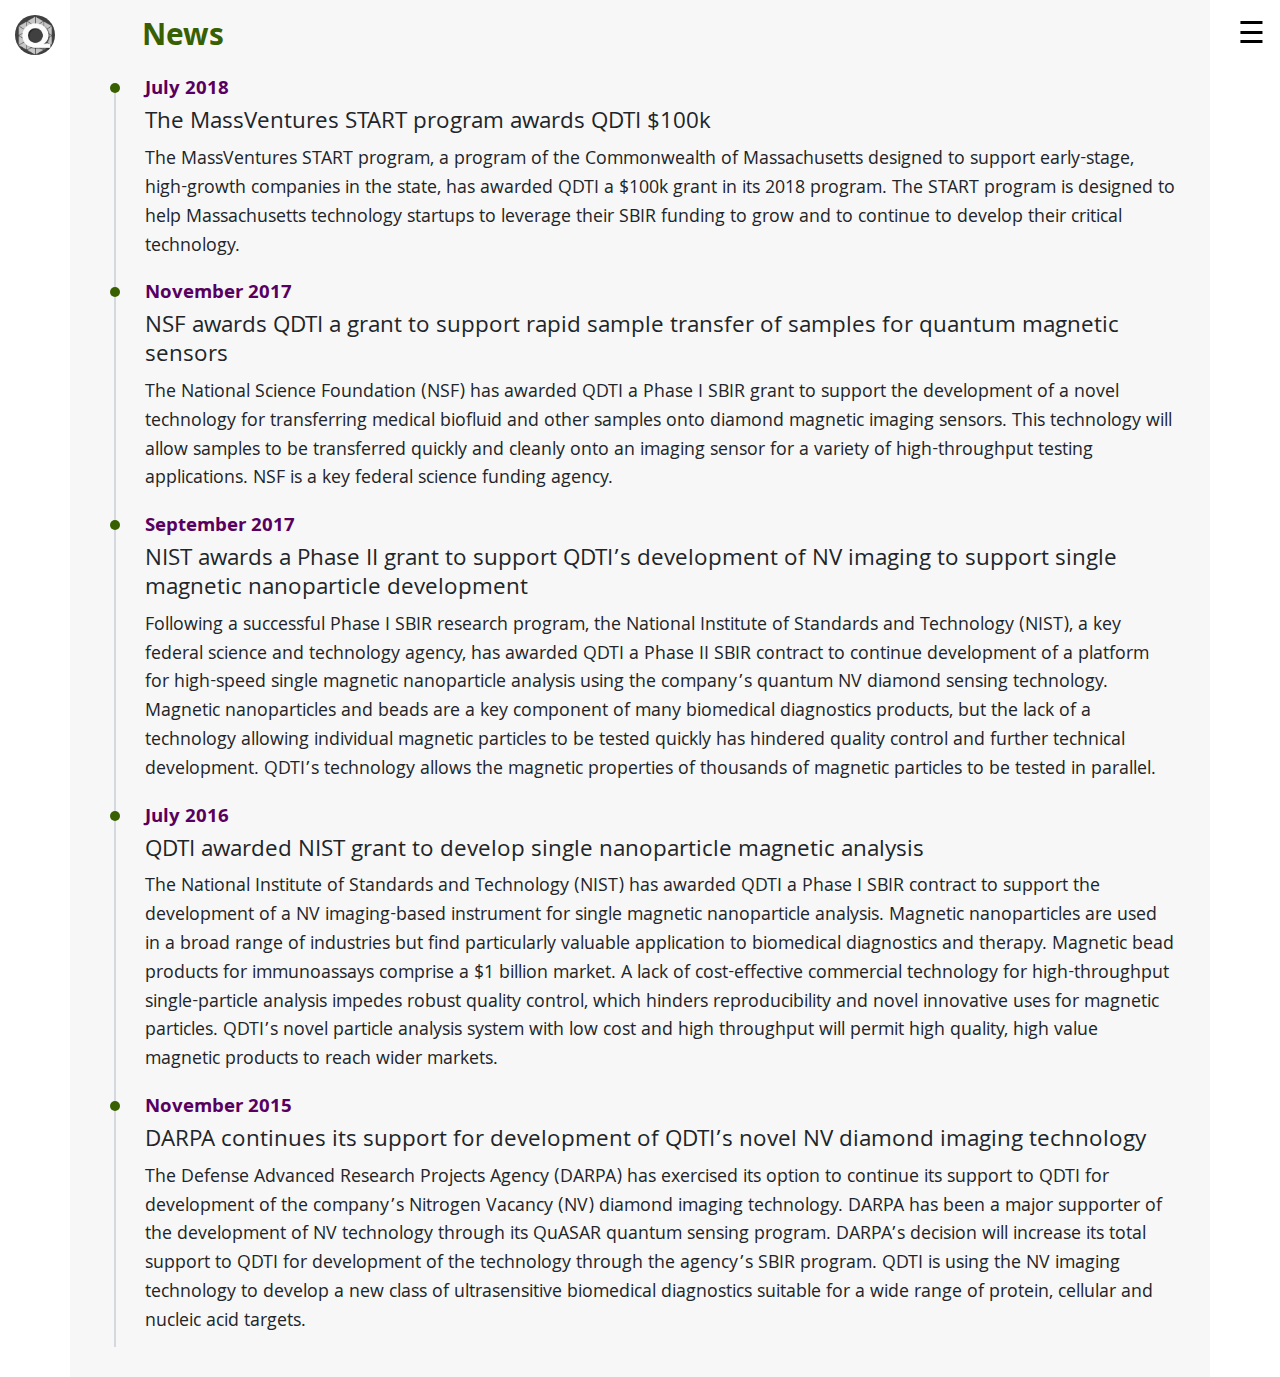
==== news.html @ cd00dd59 "show the current location on the side bar" ====
<!doctype html>
<html lang="en-US">
<head>
<meta charset="utf-8">
<meta http-equiv="X-UA-Compatible" content="IE=edge">
<meta name="viewport" content="width=device-width, initial-scale=1">
	<link href="https://fonts.googleapis.com/css?family=Khula:400" rel="stylesheet">
<link href="css/news.css" rel="stylesheet" type="text/css">
<link href="css/styles.css" rel="stylesheet" type="text/css">
<link rel="stylesheet" href="https://stackpath.bootstrapcdn.com/bootstrap/4.3.1/css/bootstrap.min.css" integrity="sha384-ggOyR0iXCbMQv3Xipma34MD+dH/1fQ784/j6cY/iJTQUOhcWr7x9JvoRxT2MZw1T" crossorigin="anonymous">

<link rel="stylesheet" href="https://use.fontawesome.com/releases/v5.8.2/css/all.css" integrity="sha384-oS3vJWv+0UjzBfQzYUhtDYW+Pj2yciDJxpsK1OYPAYjqT085Qq/1cq5FLXAZQ7Ay" crossorigin="anonymous">
<title>NEWS</title>
</head>
<body style="background-image:url('images/assay.jpg')">
<!-- navigation --> 
  <a href="#hero" class="navbar-link"><img class="logo " src="images/qdti-logo.PNG" alt=""></a>
  <button class="openbtn sticky" onclick="openNav()">&#9776;</button>
  <div id="rightSidebar" class="sidebar"> <a href="javascript:void(0)" class="closebtn" onclick="closeNav()">&times;</a>
    <nav class="navbar  navbar-dark" id="navbar-scroll">
      <ul class="navbar-nav">
        <li class="nav-item"><a href="index.html#hero" class="navbar-link nav-link">About</a></li>
        <li class="nav-item"><a href="index.html#about" class="navbar-link nav-link">Technology</a></li>
        <li class="nav-item"><a href="index.html#benefits" class="navbar-link nav-link">Why QDTI</a></li>
        <li class="nav-item"><a href="index.html#team" class="navbar-link nav-link">Team</a></li>
        <li class="nav-item"><a href="index.html#contact" class="navbar-link nav-link">Contact</a></li>
		  <hr>
        <li class="nav-item"><a href="news.html" class="navbar-link nav-link"><span class="selected">News</span></a></li>
        <li class="nav-item"><a href="publications.html" class="navbar-link nav-link">Publications</a></li>
      </ul>
    </nav>
  </div>
<div class="container" style="background-color: rgba(245, 245, 245, 0.82); ">
  <section id="news">
    <h2 class="news-header">News</h2>
    <ul class="timeline">
      <li>
        <h5 class="news-subheader">July 2018</h5>
        <h4>The MassVentures START program awards QDTI $100k</h4>
        <p>The MassVentures START program, a program of the Commonwealth of Massachusetts designed to support early-stage, high-growth companies in the state, has awarded QDTI a $100k grant in its 2018 program. The START program is designed to help Massachusetts technology startups to leverage their SBIR funding to grow and to continue to develop their critical technology.</p>
      </li>
      <li >
        <h5 class="news-subheader">November 2017</h5>
        <h4>NSF awards QDTI a grant to support rapid sample transfer of samples for quantum magnetic sensors</h4>
        <p>The National Science Foundation (NSF) has awarded QDTI a Phase I SBIR grant to support the development of a novel technology for transferring medical biofluid and other samples onto diamond magnetic imaging sensors. This technology will allow samples to be transferred quickly and cleanly onto an imaging sensor for a variety of high-throughput testing applications. NSF is a key federal science funding agency.</p>
      </li>
      <li >
        <h5 class="news-subheader">September 2017</h5>
        <h4>NIST awards a Phase II grant to support QDTI’s development of NV imaging to support single magnetic nanoparticle development</h4>
        <p>Following a successful Phase I SBIR research program, the National Institute of Standards and Technology (NIST), a key federal science and technology agency, has awarded QDTI a Phase II SBIR contract to continue development of a platform for high-speed single magnetic nanoparticle analysis using the company’s quantum NV diamond sensing technology. Magnetic nanoparticles and beads are a key component of many biomedical diagnostics products, but the lack of a technology allowing individual magnetic particles to be tested quickly has hindered quality control and further technical development. QDTI’s technology allows the magnetic properties of thousands of magnetic particles to be tested in parallel.</p>
      </li>
      <li >
        <h5 class="news-subheader">July 2016</h5>
        <h4>QDTI awarded NIST grant to develop single nanoparticle magnetic analysis</h4>
        <p>The National Institute of Standards and Technology (NIST) has awarded QDTI a Phase I SBIR contract to support the development of a NV imaging-based instrument for single magnetic nanoparticle analysis. Magnetic nanoparticles are used in a broad range of industries but find particularly valuable application to biomedical diagnostics and therapy. Magnetic bead products for immunoassays comprise a $1 billion market. A lack of cost-effective commercial technology for high-throughput single-particle analysis impedes robust quality control, which hinders reproducibility and novel innovative uses for magnetic particles. QDTI’s novel particle analysis system with low cost and high throughput will permit high quality, high value magnetic products to reach wider markets.</p>
      </li>
      <li >
        <h5 class="news-subheader">November 2015</h5>
        <h4>DARPA continues its support for development of QDTI’s novel NV diamond imaging technology</h4>
        <p>The Defense Advanced Research Projects Agency (DARPA) has exercised its option to continue its support to QDTI for development of the company’s Nitrogen Vacancy (NV) diamond imaging technology. DARPA has been a major supporter of the development of NV technology through its QuASAR quantum sensing program. DARPA’s decision will increase its total support to QDTI for development of the technology through the agency’s SBIR program. QDTI is using the NV imaging technology to develop a new class of ultrasensitive biomedical diagnostics suitable for a wide range of protein, cellular and nucleic acid targets.</p>
      </li>
    </ul>
  </section>
</div>
<script src="js/main.js"></script>
</body>
</html>
---- css/news.css ----
ul.timeline {
	list-style-type: none;
	position: relative;
}
ul.timeline:before {
	content: ' ';
	background: #d4d9df;
	display: inline-block;
	position: absolute;
	left: 29px;
	width: 2px;
	height: 100%;
	z-index: 400;
	margin: 10px 0 0 0;
}
ul.timeline > li {
	margin: 20px 0;
	padding-left: 20px;
	padding-right: 20px;
	font-family: 'Khula', sans-serif;
	font-size: 1.2em;
}
ul.timeline > li:before {
	content: ' ';
	background: #386000;
	display: inline-block;
	margin: 5px 5px;
	position: absolute;
	border-radius: 50%;
	left: 20px;
	width: 10px;
	height: 10px;
	z-index: 400;
}
.news-header {
	padding: 20px 57px;
	font-family: 'Khula', sans-serif;
	font-weight: bold;
	color: #386000;
	display: inline;
}

.news-subheader {
	color: #580060;
	font-weight: bold;
}
body {
	background-repeat: no-repeat;
	background-size: 100vw 100vh;
	background-attachment: fixed;
}
.container {
	background: white;
	height: 100%;
	padding: 20px;
}
#publications ul > li {
	margin: 20px 0;
	padding-left: 20px;
	padding-right: 20px;
	font-family: 'Khula', sans-serif;
	font-size: 1.2em;
	list-style-type: none;
}

#publications {
	padding-top: 50px;
}
#publications-about {
	padding: 20px 57px;
	font-family: 'Khula', sans-serif;
	font-size: 1.2em;
}

.selected {
	color: white;
}
---- css/styles.css ----
@charset "utf-8";
/* Body */
body {
	margin-top: 0px;
	margin-right: 0px;
	margin-bottom: 0px;
	margin-left: 0px;
	font-style: normal;
	font-weight: 200;
	position: relative;
}
section {
	min-height: 100vh;
}
/* Navigation */
hr {
	width: 100px;
	height:1px;
	color: #818181;
	background-color: #818181;
	margin-left:10px;
}
.navbar-dark {
	background: transparent!important;
}
.sidebar {
	z-index: 2;
	height: 100%;
	width: 0;
	position: fixed;
	top: 0;
	right: 0;
	background-color: #111;
	overflow-x: hidden;
	transition: 0.5s;
	padding-top: 60px;
}
.sidebar a {
	padding: 20px 8px 20px 32px;
	text-decoration: none;
	font-size: 25px;
	color: #818181;
	display: block;
	transition: 0.3s;
	font-family: 'Khula', sans-serif;
	white-space: nowrap;
}
.sidebar a:hover {
	color: #f1f1f1;
	text-decoration: none;
}
.sidebar .closebtn {
	position: absolute;
	top: 0;
	right: 25px;
	font-size: 36px;
	margin-left: 50px;
}
.openbtn {
	mix-blend-mode: exclusion;
	font-size: 30px;
	right: 0;
	top: 0;
	cursor: pointer;
	background-color: transparent;
	color: white;
	padding: 10px 15px;
	border: none;
	position: fixed;
	z-index: 1;
}
/* On smaller screens, where height is less than 450px, change the style of the sidenav (less padding and a smaller font size) */
@media screen and (max-height: 450px) {
	.sidebar {
		padding-top: 15px;
	}
	.sidebar a {
		font-size: 18px;
	}
}
.small-sidebar {
	visibility: collapse;
}
.logo {
	z-index: 2;
	border-radius: 50%;
	width: 50px;
	padding: 5px;
	position: fixed;
	top: 0;
	margin: 10px;
}
nav {
	mix-blend-mode: exclusion;
	position: fixed;
	top: 0;
	z-index: 1;
	width: 100%;
	padding: 15px 50px;
}
header nav ul {
	list-style: none;
	float: right;
	position: relative;
}
nav ul li {
	color: black;
	font-size: 18px;
	transition: all 0.3s linear;
	display: inline;
	padding: 0 10px;
	font-family: 'Khula', sans-serif;
}
ul li a {
	color: white;
	text-decoration: none;
}
ul li a:hover {
	color: white;
	text-decoration: none;
}
/* Hero Section */
.hero_header {
	color: #FFFFFF;
	text-align: left;
	margin-top: 11%;
	margin-right: 0px;
	margin-bottom: 0px;
	margin-left: 5%;
	letter-spacing: 4px;
}
.hero {
	background-repeat: no-repeat;
	background-size: cover;
	font-family: 'Khula', sans-serif;
	padding-top: 200px;
	padding-bottom: 100px;
	background-color: #140021;
}
.tagline {
	text-align: left;
	color: #FFFFFF;
	margin-top: 1%;
	font-weight: 300;
	letter-spacing: 1px;
	margin-left: 5%;
	margin-right: 40%;
	line-height: 1.6;
	font-size: 1.5em;
}
/* About Section */
#about-imaging {
	display: none;
	font-size: 0.9em;
}
#about-sensor {
	display: none;
	font-size: 0.9em;
}
#about-imaging .card .card-body {
	margin: 20px;
}
#about-sensor .card .card-body {
	margin: 20px;
}
#about-imaging .card .card-body a {
	text-align: right;
	cursor: pointer;
}
#about-sensor .card .card-body a {
	text-align: right;
	cursor: pointer;
}
#about {
	display: inline-block;
	background: gray;
	padding: 8% 15%;
	font-family: 'Khula', sans-serif;
	width: 100%;
	background-size: cover;
}
#sensor-tech-card {
	box-shadow: 0 4px 8px 0 rgba(0, 0, 0, 0.2);
	padding: 20px;
	height: 600px;
	margin: 70px 50px;
}
#magnetic-imaging-card {
	box-shadow: 0 4px 8px 0 rgba(0, 0, 0, 0.2);
	padding: 20px;
	background-color: #f1f1f1;
	height: 600px;
	margin: 70px 50px;
}
.card-body {
	font-size: 1.5em;
}
.card-title {
	font-size: 1.8em;
	letter-spacing: -0.09em;
}
.card-body .btn {
	background: #580060;
	color: white;
	margin: 0 30%;
	white-space: nowrap;
	height: 55px;
	text-align: center;
	line-height: 50px;
	font-size: 1em;
}
.card-body .btn:hover {
	background: #2e0033;
	color: white;
}
/* benefits */
#more-benefits-text {
	display: none;
}
#benefits {
	padding: 6% 10% 6% 6%;
	font-family: 'Khula', sans-serif;
	background: white;
	background-size: 100vw 100vh;
}
.text-row {
	text-align: justify;
	font-weight: lighter;
	line-height: 25px;
	margin-left: 10%;
	margin-right: 8%;
	font-size: 1.5em;
	line-height: 1.4em;
}
.benefits_list {
	margin: 10% 5% 10% 0;
}
.benefits_list li {
	list-style: none;
	padding: 1em 0;
	font-size: 1.5em;
	text-align: right;
	cursor: pointer;
}
.benefits_list li img {
	width: 35px;
}
.header {
	margin-left: 10%;
	color: rgb(56, 96, 0);
	font-weight: bold;
}
.more {
	color: #580060;
	font-weight: bold;
	white-space: nowrap;
	cursor: pointer;
}
.benefits_container {
	margin: 5%;
}
.text_column {
	text-align: left;
	font-weight: lighter;
	line-height: 1.5em;
	margin: 15% 15% 10% 1%;
	text-indent: 0px;
	font-size: 2.2em;
	border-left: 10px solid rgba(56, 96, 0, 0.7);
	padding-left: 15px;
}
.column {
	float: left;
	width: 50%;
}
.text-column-small {
	color: black;
	font-weight: normal;
	font-size: 0.8em;
	white-space: normal;
	width: 100%;
	display: none;
}
/* Team */
#team {
	background: #100016;
}
#core-team {
	display: inline;
	padding-right: 20px;
	color: #f1f1f1;
}
#core-team:hover {
	color: #f1f1f1!important;
}
#advisory-board:hover {
	color: #f1f1f1!important;
}
#advisory-board-option {
	display: none;
}
#advisory-board {
	display: inline;
	padding-left: 20px;
}
#team-options {
	text-align: center;
	padding-top: 55px;
	cursor: pointer;
	color: #818181;
	transition: 0.3s;
}
.carousel {
	padding: 6% 0;
	background: #b7b7b7;
	font-family: 'Khula', sans-serif;
}
.member-info {
	padding: 25px;
	color: white;
	font-size: 1.4em;
	text-align: center;
}
.first-member-info {
	margin: 20% 5% 0 15%;
}
.team-name {
	text-align: center;
	padding-top: 20px;
}
.member-img {
	width: 200px;
	height: 200px;
	margin: auto;
	display: block;
	border-radius: 50%;
}
.middle-member-info {
	margin: 20% 10% 20% 10%;
}
.last-member-info {
	margin: 20% 15% 20% 5%;
}
/* More info */
.footer_column {
	width: 50%;
	text-align: center;
	padding-top: 30px;
	float: left;
}
.footer_banner {
	background-color: #fffdfc;
	padding: 13% 15% 10% 5%;
}
.footer-header {
	text-align: right;
	margin: 0 5% 5% 0;
}
#map {
	background: black;
	height: 500px;
	width: 600px;
}
.contact_info {
	text-align: right;
	font-weight: 300;
	line-height: 1.5em;
	margin: 0 5% 5% 0;
	font-size: 2em;
	font-family: 'Khula', sans-serif;
}
.copyright {
	text-align: center;
	padding-top: 20px;
	padding-bottom: 20px;
	color: black;
	font-weight: normal;
	letter-spacing: 2px;
	border-top: 1px solid gray;
	font-family: 'Khula', sans-serif;
}
/* Mobile */
@media (max-width: 320px) {
	/* benefits */
	.text-row {
		margin-left: 5%;
		margin-right: 5%;
		font-size: 1em;
		line-height: 1em;
	}
	.text_column {
		display: none;
	}
	.text-column-small {
		display: block;
		font-size: 1.2em;
	}
	.benefits_list li {
		padding: 0.88em 0;
		font-size: 1.3em;
	}
	/* about*/
	.sensor-tech-card {
		font-size: 0.80em;
	}
	.magnetic-imaging-card {
		font-size: 0.80em;
	}
	.card-body .btn {
		margin: 0 20%;
	}
	/* footer */
	#map {
		height: 250px;
		width: 330px;
		margin: 0 auto;
	}
	.contact_info {
		text-align: center;
		font-size: 1.2em;
	}
	.footer-header {
		text-align: center;
	}
	.footer_banner {
		background-color: #fffdfc;
		padding: 30% 5% 2% 5%;
	}
	/* team */
	.member-info {
		padding: 0px;
		font-size: 1em;
		overflow: hidden;
	}
	.first-member-info {
		margin: 8% 8% 3% 8%;
	}
	.member-img {
		width: 100px;
		height: 100px;
		corner-radius: 50%;
	}
	.middle-member-info {
		margin: 0 8% 3% 8%;
	}
	.last-member-info {
		margin: 0 8% 13% 8%;
	}
	.team-caption {
		margin: 70px 0 0 0;
	}
	.carousel {
		padding: 0px;
	}
	/* navigation*/
	.logo {
		width: 100%;
		text-align: center;
		margin-top: 13px;
		margin-right: 0px;
		margin-bottom: 0px;
		margin-left: 0px;
		border-radius: 50%;
	}
	.container header nav {
		margin-top: 0px;
		margin-right: 0px;
		margin-bottom: 0px;
		margin-left: 0px;
		width: 100%;
		float: none;
		display: none;
	}
	nav ul li {
		margin-top: 0px;
		margin-right: 0px;
		margin-bottom: 0px;
		margin-left: 0px;
		width: 100%;
		text-align: center;
	}
	.footer_column {
		width: 100%;
		margin-top: 0px;
	}
	.banner {
		background-color: #2D9AB7;
		background-image: none;
	}
	.hero_header {
		padding-left: 10px;
		padding-right: 10px;
		line-height: 22px;
		text-align: center;
	}
}
/* Small Tablets */
@media (min-width: 321px)and (max-width: 767px) {
	.logo {
		text-align: center;
		margin-top: 13px;
		margin-right: 0px;
		margin-bottom: 0px;
		margin-left: 0px;
		color: #043745;
	}
	.container header nav {
		margin-top: 0px;
		margin-right: 0px;
		margin-bottom: 0px;
		margin-left: 0px;
		width: 100%;
		float: none;
		overflow: auto;
		display: inline-block;
		background: #52bad5;
	}
	header nav ul {
		padding: 0px;
		float: none;
	}
	nav ul li {
		margin-top: 0px;
		margin-right: 0px;
		margin-bottom: 0px;
		margin-left: 0px;
		width: 100%;
		text-align: center;
		padding-top: 8px;
		padding-bottom: 8px;
	}
	.text_column {
		width: 100%;
		text-align: left;
		padding-top: 0px;
		padding-right: 0px;
		padding-bottom: 0px;
		padding-left: 0px;
	}
	.footer_column {
		width: 100%;
		margin-top: 0px;
	}
	.banner {
		padding-left: 20px;
		padding-right: 20px;
	}
	.footer_column {
		width: 100%;
	}
}
/* Smaller Desktops */
@media (min-width: 500px) and (max-width: 1100px) {
	.small-sidebar {
		visibility: visible;
	}
	header nav ul {
		visibility: collapse;
	}
	/* about */
	.sensor-tech-card {
		font-size: 0.85em;
	}
	.magnetic-imaging-card {
		font-size: 0.85em;
	}
	.card-body .btn {
		margin: 0 25%;
	}
	#about {
		display: inline-block;
		padding: 0 30px;
	}
	/* Footer */
	#map {
		height: 300px;
		width: 400px;
		margin: 0 auto;
	}
	.contact_info {
		text-align: center;
		font-size: 1.4em;
	}
	.footer-header {
		text-align: center;
	}
	.footer_banner {
		background-color: #fffdfc;
		padding: 30% 10% 2% 15%;
	}
	/* Benefits */
	.text-row {
		font-size: 1.1em;
		text-align: left;
	}
	.text_column {
		display: none;
	}
	.text-column-small {
		display: block;
		text-align: left;
	}
	.benefits_list li {
		padding: 0.88em 0;
		font-size: 1.5em;
		text-align: left;
		white-space: nowrap;
	}
	.tagline {
		margin-left: 10%;
		margin-right: 20%;
		line-height: 2.4;
		font-size: 0.9em;
	}
	.hero_header {
		margin-left: 10%;
	}
	/* team */
	.member-info {
		padding: 0px;
	}
	.first-member-info {
		margin: 8% 8% 3% 8%;
	}
	.member-img {
		width: 100px;
	}
	.middle-member-info {
		margin: 0 8% 3% 8%;
	}
	.last-member-info {
		margin: 0 8% 13% 8%;
	}
	.team-caption {
		margin: 70px 0 0 0;
	}
	.carousel {
		padding: 0px;
	}
}
/* Small Desktops */
@media (min-width: 1101px) and (max-width: 1200px) {
	.small-sidebar {
		visibility: visible;
	}
	header nav ul {
		visibility: collapse;
	}
	/* about */
	#about {
		display: inline-block;
		padding: 50px 200px;
	}
	.card-body .btn {
		margin: 0 25%;
	}
	/* benefits */
	.benefits_container {
		margin: 2%;
	}
	.text-row {
		font-size: 1.1em;
	}
	.text_column {
		display: none;
	}
	.text-column-small {
		display: block;
		text-align: left;
	}
	.benefits_list {
		text-align: left;
	}
	.benefits_list li {
		padding: 0.88em 0;
		font-size: 1.5em;
		text-align: left;
	}
	.benefits_list li img {
		width: 25px;
	}
	.banner {
		margin-top: 0px;
		padding-top: 0px;
	}
	/* home */
	.tagline {
		margin-left: 10%;
		margin-right: 20%;
		line-height: 2.4;
		font-size: 1em;
	}
	.hero_header {
		margin-left: 10%;
	}
	/* team */
	.member-info {
		padding: 0px;
	}
	.first-member-info {
		margin: 8% 8% 3% 8%;
	}
	.member-img {
		width: 100px;
	}
	.middle-member-info {
		margin: 0 8% 3% 8%;
	}
	.last-member-info {
		margin: 0 8% 13% 8%;
	}
	.team-caption {
		margin: 70px 0 0 0;
	}
	.carousel {
		padding: 0px;
	}
}
/* Bigger Desktops */
@media (min-width: 1201px) and (max-width: 1450px) {
	/* navigation */
	.small-sidebar {
		visibility: visible;
	}
	header nav ul {
		visibility: collapse;
	}
	/*	about*/
	.sensor-tech-card {
		font-size: 0.9em;
	}
	.magnetic-imaging-card {
		font-size: 0.9em;
	}
	#about {
		display: inline-block;
		padding: 15% 2%;
	}
	/* Benefits */
	.benefits_list li {
		padding: 1em 0;
		font-size: 1em;
	}
	.text-row {
		font-size: 1.1em;
	}
	.text_column {
		font-size: 1em;
	}
	/* home */
	.tagline {
		margin-left: 7%;
		margin-right: 30%;
		line-height: 1.4;
		font-size: 1.3em;
	}
	.hero_header {
		margin-left: 7%;
	}
}
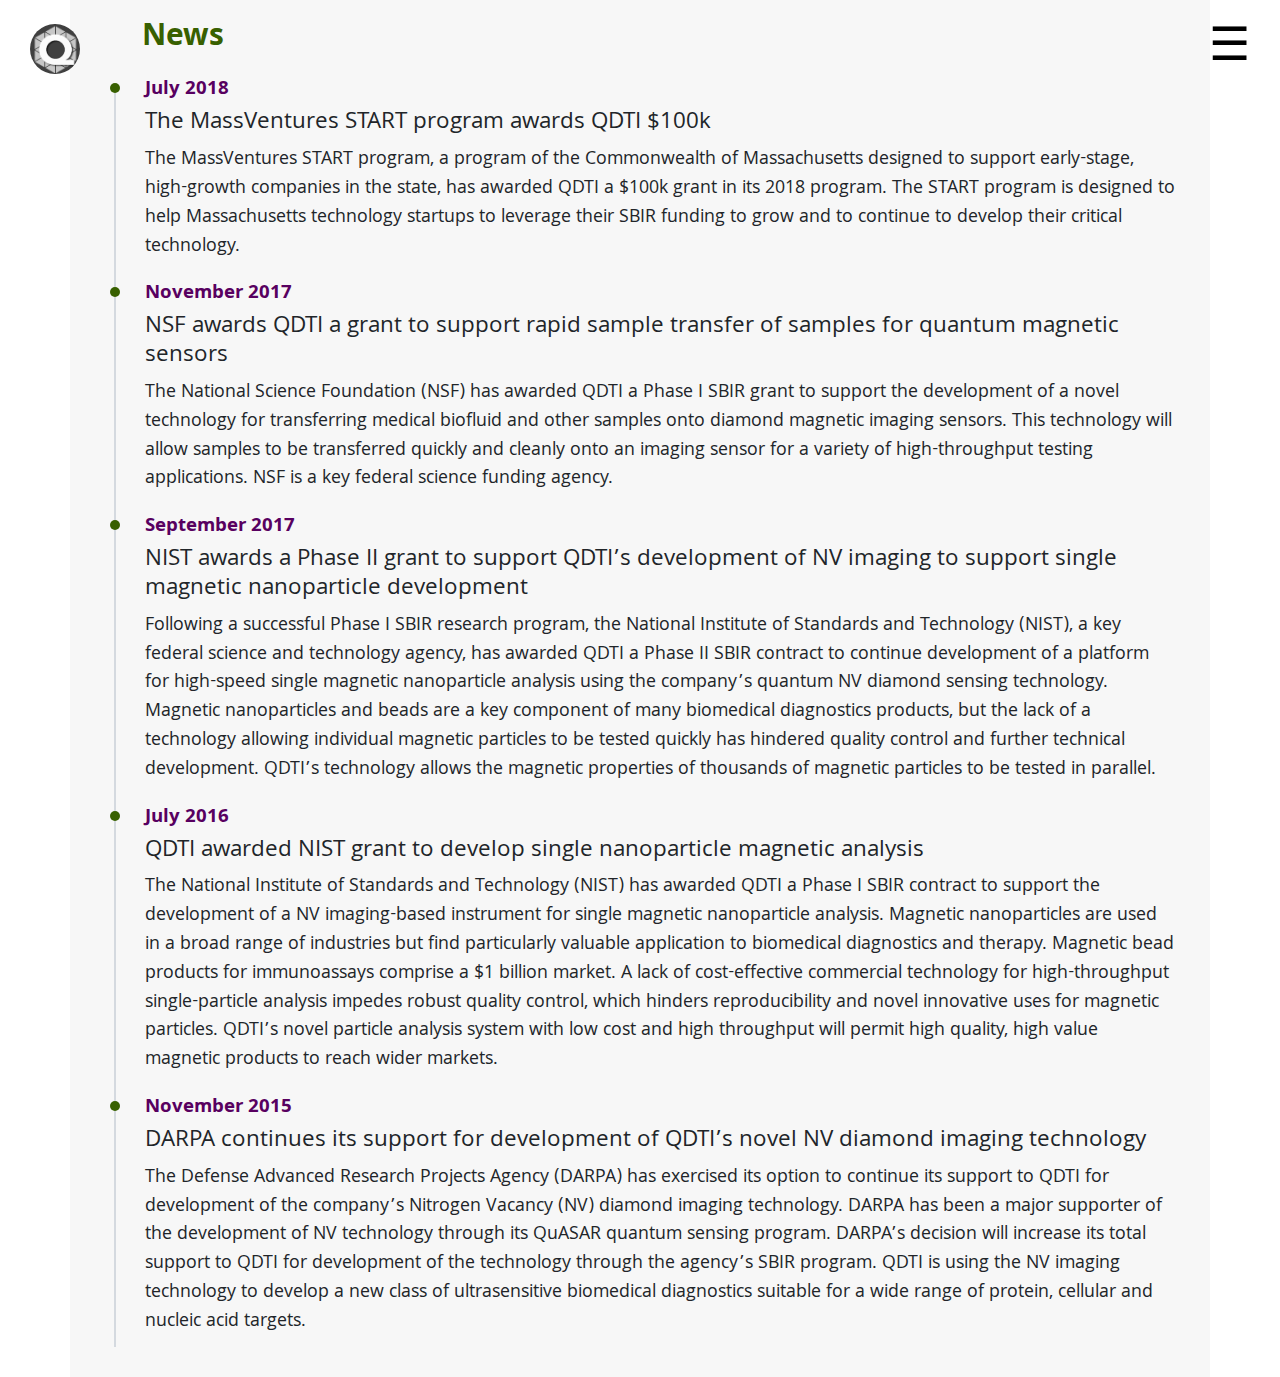
==== commit 0932782b: "make home section resposive" ====
--- a/news.html
+++ b/news.html
@@ -6,21 +6,21 @@
 <meta name="viewport" content="width=device-width, initial-scale=1">
 	<link href="https://fonts.googleapis.com/css?family=Khula:400" rel="stylesheet">
 <link href="css/news.css" rel="stylesheet" type="text/css">
-<link href="css/styles.css" rel="stylesheet" type="text/css">
+<link href="css/main.css" rel="stylesheet" type="text/css">
 <link rel="stylesheet" href="https://stackpath.bootstrapcdn.com/bootstrap/4.3.1/css/bootstrap.min.css" integrity="sha384-ggOyR0iXCbMQv3Xipma34MD+dH/1fQ784/j6cY/iJTQUOhcWr7x9JvoRxT2MZw1T" crossorigin="anonymous">
 
 <link rel="stylesheet" href="https://use.fontawesome.com/releases/v5.8.2/css/all.css" integrity="sha384-oS3vJWv+0UjzBfQzYUhtDYW+Pj2yciDJxpsK1OYPAYjqT085Qq/1cq5FLXAZQ7Ay" crossorigin="anonymous">
-<title>NEWS</title>
+<title>News</title>
 </head>
 <body style="background-image:url('images/assay.jpg')">
-<!-- navigation --> 
-  <a href="#hero" class="navbar-link"><img class="logo " src="images/qdti-logo.PNG" alt=""></a>
+<!-- navigation -->
+  <a href="index.html" class="navbar-link"><img class="logo " src="images/qdti-logo.PNG" alt=""></a>
   <button class="openbtn sticky" onclick="openNav()">&#9776;</button>
-  <div id="rightSidebar" class="sidebar"> <a href="javascript:void(0)" class="closebtn" onclick="closeNav()">&times;</a>
+  <div id="right-sidebar" class="sidebar"> <a href="javascript:void(0)" class="closebtn" onclick="closeNav()">&times;</a>
     <nav class="navbar  navbar-dark" id="navbar-scroll">
       <ul class="navbar-nav">
-        <li class="nav-item"><a href="index.html#hero" class="navbar-link nav-link">About</a></li>
-        <li class="nav-item"><a href="index.html#about" class="navbar-link nav-link">Technology</a></li>
+        <li class="nav-item"><a href="index.html#about" class="navbar-link nav-link">About</a></li>
+        <li class="nav-item"><a href="index.html#technologies" class="navbar-link nav-link">Technology</a></li>
         <li class="nav-item"><a href="index.html#benefits" class="navbar-link nav-link">Why QDTI</a></li>
         <li class="nav-item"><a href="index.html#team" class="navbar-link nav-link">Team</a></li>
         <li class="nav-item"><a href="index.html#contact" class="navbar-link nav-link">Contact</a></li>
--- a/css/main.css
+++ b/css/main.css
@@ -0,0 +1,662 @@
+@charset "utf-8";
+/* Body */
+section {
+	min-height: 100vh;
+}
+/* Navigation */
+hr {
+	width: 100px;
+	height:1px;
+	color: #818181;
+	background-color: #818181;
+	margin-left:10px;
+}
+.navbar-dark {
+	background: transparent!important;
+}
+.sidebar {
+	z-index: 2;
+	height: 100%;
+	width: 0;
+	position: fixed;
+	top: 0;
+	right: 0;
+	background-color: #111;
+	overflow-x: hidden;
+	transition: 0.5s;
+	padding-top: 60px;
+}
+.sidebar a {
+	padding: 20px 8px 20px 32px;
+	text-decoration: none;
+	font-size: 25px;
+	color: #818181;
+	display: block;
+	transition: 0.3s;
+	font-family: 'Khula', sans-serif;
+	white-space: nowrap;
+}
+.sidebar a:hover {
+	color: #f1f1f1;
+	text-decoration: none;
+}
+.sidebar .closebtn {
+	position: absolute;
+	top: 0;
+	right: 25px;
+	font-size: 46px;
+	margin-left: 50px;
+}
+.openbtn {
+	mix-blend-mode: exclusion;
+	font-size: 46px;
+	right: 0;
+	top: 0;
+	cursor: pointer;
+	background-color: transparent;
+	color: white;
+	padding: 10px 30px;
+	border: none;
+	position: fixed;
+	z-index: 1;
+}
+
+.logo {
+	z-index: 2;
+	border-radius: 50%;
+	width: 60px;
+	padding: 5px;
+	position: fixed;
+	top: 0;
+	margin:19px 25px;
+}
+nav {
+	mix-blend-mode: exclusion;
+	position: fixed;
+	top: 0;
+	z-index: 1;
+	width: 100%;
+	padding: 15px 50px;
+}
+
+nav ul li {
+	color: black;
+	font-size: 18px;
+	transition: all 0.3s linear;
+	display: inline;
+	padding: 0 10px;
+	font-family: 'Khula', sans-serif;
+}
+ul li a {
+	color: white;
+	text-decoration: none;
+}
+ul li a:hover {
+	color: white;
+	text-decoration: none;
+}
+/* About Section */
+.about-header {
+	font-size: 3.5em;
+	white-space: nowrap;
+}
+#about {
+	background-repeat: no-repeat;
+	background-size: cover;
+	font-family: 'Khula', sans-serif;
+	color: #FFFFFF;
+	padding: 15% 36% 50px 15%;
+	background-color: #140021;
+	line-height: 2;
+}
+.tagline {
+	margin-top: 20px;
+	font-size: 1.4em;
+}
+/* Technologies Section */
+#technologies-imaging {
+	display: none;
+	font-size: 0.9em;
+}
+#technologies-sensor {
+	display: none;
+	font-size: 0.9em;
+}
+#technologies-imaging .card .card-body {
+	margin: 20px;
+}
+#technologies-sensor .card .card-body {
+	margin: 20px;
+}
+#technologies-imaging .card .card-body a {
+	text-align: right;
+	cursor: pointer;
+}
+#technologies-sensor .card .card-body a {
+	text-align: right;
+	cursor: pointer;
+}
+#technologies {
+	display: inline-block;
+	background: gray;
+	padding: 8% 15%;
+	font-family: 'Khula', sans-serif;
+	width: 100%;
+	background-size: cover;
+}
+#sensor-tech-card {
+	box-shadow: 0 4px 8px 0 rgba(0, 0, 0, 0.2);
+	padding: 20px;
+	height: 600px;
+	margin: 70px 50px;
+}
+#magnetic-imaging-card {
+	box-shadow: 0 4px 8px 0 rgba(0, 0, 0, 0.2);
+	padding: 20px;
+	background-color: #f1f1f1;
+	height: 600px;
+	margin: 70px 50px;
+}
+.card-body {
+	font-size: 1.5em;
+}
+.card-title {
+	font-size: 1.8em;
+	letter-spacing: -0.09em;
+}
+.card-body .btn {
+	background: #580060;
+	color: white;
+	margin: 0 30%;
+	white-space: nowrap;
+	height: 55px;
+	text-align: center;
+	line-height: 50px;
+	font-size: 1em;
+}
+.card-body .btn:hover {
+	background: #2e0033;
+	color: white;
+}
+/* benefits */
+#more-benefits-text {
+	display: none;
+}
+#benefits {
+	padding: 6% 10% 6% 6%;
+	font-family: 'Khula', sans-serif;
+	background: white;
+	background-size: 100vw 100vh;
+}
+.text-row {
+	text-align: justify;
+	font-weight: lighter;
+	line-height: 25px;
+	margin-left: 10%;
+	margin-right: 8%;
+	font-size: 1.5em;
+	line-height: 1.4em;
+}
+.benefits-list {
+	margin: 10% 5% 10% 0;
+}
+.benefits-list li {
+	list-style: none;
+	padding: 1em 0;
+	font-size: 1.5em;
+	text-align: right;
+	cursor: pointer;
+}
+.benefits-list li img {
+	width: 35px;
+}
+.header {
+	margin-left: 10%;
+	color: rgb(56, 96, 0);
+	font-weight: bold;
+}
+.more {
+	color: #580060;
+	font-weight: bold;
+	white-space: nowrap;
+	cursor: pointer;
+}
+.benefits_container {
+	margin: 5%;
+}
+.text-column {
+	text-align: left;
+	font-weight: lighter;
+	line-height: 1.5em;
+	margin: 15% 15% 10% 1%;
+	text-indent: 0px;
+	font-size: 2.2em;
+	border-left: 10px solid rgba(56, 96, 0, 0.7);
+	padding-left: 15px;
+}
+
+.text-column-small {
+	color: black;
+	font-weight: normal;
+	font-size: 0.8em;
+	white-space: normal;
+	width: 100%;
+	display: none;
+}
+/* Team */
+#team {
+	background: #100016;
+}
+#core-team {
+	display: inline;
+	padding-right: 20px;
+	color: #f1f1f1;
+}
+#core-team:hover {
+	color: #f1f1f1!important;
+}
+#advisory-board:hover {
+	color: #f1f1f1!important;
+}
+#advisory-board-option {
+	display: none;
+}
+#advisory-board {
+	display: inline;
+	padding-left: 20px;
+}
+#team-options {
+	text-align: center;
+	padding-top: 55px;
+	cursor: pointer;
+	color: #818181;
+	transition: 0.3s;
+}
+.member-info {
+	padding: 25px;
+	color: white;
+	font-size: 1.4em;
+	text-align: center;
+}
+.first-member-info {
+	margin: 20% 5% 0 15%;
+}
+.team-name {
+	text-align: center;
+	padding-top: 20px;
+}
+.member-img {
+	width: 200px;
+	height: 200px;
+	margin: auto;
+	display: block;
+	border-radius: 50%;
+}
+.middle-member-info {
+	margin: 20% 10% 20% 10%;
+}
+.last-member-info {
+	margin: 20% 15% 20% 5%;
+}
+/* More info */
+
+.footer_banner {
+	background-color: #fffdfc;
+	padding: 13% 15% 10% 5%;
+}
+.footer-header {
+	text-align: right;
+	margin: 0 5% 5% 0;
+}
+#map {
+	background: black;
+	height: 500px;
+	width: 600px;
+}
+.contact_info {
+	text-align: right;
+	font-weight: 300;
+	line-height: 1.5em;
+	margin: 0 5% 5% 0;
+	font-size: 2em;
+	font-family: 'Khula', sans-serif;
+}
+.copyright {
+	text-align: center;
+	padding-top: 20px;
+	padding-bottom: 20px;
+	color: black;
+	font-weight: normal;
+	letter-spacing: 2px;
+	border-top: 1px solid gray;
+	font-family: 'Khula', sans-serif;
+}
+/* Mobile */
+@media (max-width: 320px) {
+	/* benefits */
+	.text-row {
+		margin-left: 5%;
+		margin-right: 5%;
+		font-size: 1em;
+		line-height: 1em;
+	}
+	.text-column {
+		display: none;
+	}
+	.text-column-small {
+		display: block;
+		font-size: 1.2em;
+	}
+	.benefits-list li {
+		padding: 0.88em 0;
+		font-size: 1.3em;
+	}
+	/* technologies*/
+	.sensor-tech-card {
+		font-size: 0.80em;
+	}
+	.magnetic-imaging-card {
+		font-size: 0.80em;
+	}
+	.card-body .btn {
+		margin: 0 20%;
+	}
+	/* footer */
+	#map {
+		height: 250px;
+		width: 330px;
+		margin: 0 auto;
+	}
+	.contact_info {
+		text-align: center;
+		font-size: 1.2em;
+	}
+	.footer-header {
+		text-align: center;
+	}
+	.footer_banner {
+		background-color: #fffdfc;
+		padding: 30% 5% 2% 5%;
+	}
+	/* team */
+	.member-info {
+		padding: 0px;
+		font-size: 1em;
+		overflow: hidden;
+	}
+	.first-member-info {
+		margin: 8% 8% 3% 8%;
+	}
+	.member-img {
+		width: 100px;
+		height: 100px;
+		corner-radius: 50%;
+	}
+	.middle-member-info {
+		margin: 0 8% 3% 8%;
+	}
+	.last-member-info {
+		margin: 0 8% 13% 8%;
+	}
+	.team-caption {
+		margin: 70px 0 0 0;
+	}
+	.carousel {
+		padding: 0px;
+	}
+	/* navigation*/
+	.logo {
+		width: 100%;
+		text-align: center;
+		margin-top: 13px;
+		margin-right: 0px;
+		margin-bottom: 0px;
+		margin-left: 0px;
+		border-radius: 50%;
+	}
+
+	nav ul li {
+		margin-top: 0px;
+		margin-right: 0px;
+		margin-bottom: 0px;
+		margin-left: 0px;
+		width: 100%;
+		text-align: center;
+	}
+	.footer_column {
+		width: 100%;
+		margin-top: 0px;
+	}
+	.banner {
+		background-color: #2D9AB7;
+		background-image: none;
+	}
+	.about-header {
+		padding-left: 10px;
+		padding-right: 10px;
+		line-height: 22px;
+		text-align: center;
+	}
+}
+/* Small Tablets */
+@media (min-width: 321px)and (max-width: 767px) {
+	.logo {
+		text-align: center;
+		margin-top: 13px;
+		margin-right: 0px;
+		margin-bottom: 0px;
+		margin-left: 0px;
+		color: #043745;
+	}
+
+	nav ul li {
+		margin-top: 0px;
+		margin-right: 0px;
+		margin-bottom: 0px;
+		margin-left: 0px;
+		width: 100%;
+		text-align: center;
+		padding-top: 8px;
+		padding-bottom: 8px;
+	}
+	.text-column {
+		width: 100%;
+		text-align: left;
+		padding-top: 0px;
+		padding-right: 0px;
+		padding-bottom: 0px;
+		padding-left: 0px;
+	}
+	.footer_column {
+		width: 100%;
+		margin-top: 0px;
+	}
+	.banner {
+		padding-left: 20px;
+		padding-right: 20px;
+	}
+	.footer_column {
+		width: 100%;
+	}
+}
+/* Smaller Desktops */
+@media (min-width: 500px) and (max-width: 1100px) {
+	/* navigation */
+
+	/* technologies */
+	.sensor-tech-card {
+		font-size: 0.85em;
+	}
+	.magnetic-imaging-card {
+		font-size: 0.85em;
+	}
+	.card-body .btn {
+		margin: 0 25%;
+	}
+	#technologies {
+		display: inline-block;
+		padding: 0 30px;
+	}
+	/* Footer */
+	#map {
+		height: 300px;
+		width: 400px;
+		margin: 0 auto;
+	}
+	.contact_info {
+		text-align: center;
+		font-size: 1.4em;
+	}
+	.footer-header {
+		text-align: center;
+	}
+	.footer_banner {
+		background-color: #fffdfc;
+		padding: 30% 10% 2% 15%;
+	}
+	/* Benefits */
+	.text-row {
+		font-size: 1.1em;
+		text-align: left;
+	}
+	.text-column {
+		display: none;
+	}
+	.text-column-small {
+		display: block;
+		text-align: left;
+	}
+	.benefits-list li {
+		padding: 0.88em 0;
+		font-size: 1.5em;
+		text-align: left;
+		white-space: nowrap;
+	}
+
+  /* About */
+	#about {
+		padding: 25% 20% 0px 10%;
+	}
+	.about-header {
+		font-size: 2.7em;
+		white-space: normal;
+	}
+	/* team */
+	.member-info {
+		padding: 0px;
+	}
+	.first-member-info {
+		margin: 8% 8% 3% 8%;
+	}
+	.member-img {
+		width: 100px;
+	}
+	.middle-member-info {
+		margin: 0 8% 3% 8%;
+	}
+	.last-member-info {
+		margin: 0 8% 13% 8%;
+	}
+	.team-caption {
+		margin: 70px 0 0 0;
+	}
+}
+/* Small Desktops */
+@media (min-width: 1101px) and (max-width: 1200px) {
+
+	/* technologies */
+	#technologies {
+		display: inline-block;
+		padding: 50px 200px;
+	}
+	.card-body .btn {
+		margin: 0 25%;
+	}
+	/* benefits */
+	.benefits_container {
+		margin: 2%;
+	}
+	.text-row {
+		font-size: 1.1em;
+	}
+	.text-column {
+		display: none;
+	}
+	.text-column-small {
+		display: block;
+		text-align: left;
+	}
+	.benefits-list {
+		text-align: left;
+	}
+	.benefits-list li {
+		padding: 0.88em 0;
+		font-size: 1.5em;
+		text-align: left;
+	}
+	.benefits-list li img {
+		width: 25px;
+	}
+	/* About */
+	#about {
+		padding: 20% 20% 50px 15%;
+	}
+	/* team */
+	.member-info {
+		padding: 0px;
+	}
+	.first-member-info {
+		margin: 8% 8% 3% 8%;
+	}
+	.member-img {
+		width: 100px;
+	}
+	.middle-member-info {
+		margin: 0 8% 3% 8%;
+	}
+	.last-member-info {
+		margin: 0 8% 13% 8%;
+	}
+	.team-caption {
+		margin: 70px 0 0 0;
+	}
+}
+/* Bigger Desktops */
+@media (min-width: 1201px) and (max-width: 1450px) {
+
+	/*	technologies*/
+	.sensor-tech-card {
+		font-size: 0.9em;
+	}
+	.magnetic-imaging-card {
+		font-size: 0.9em;
+	}
+	#technologies {
+		display: inline-block;
+		padding: 15% 2%;
+	}
+	/* Benefits */
+	.benefits-list li {
+		padding: 1em 0;
+		font-size: 1em;
+	}
+	.text-row {
+		font-size: 1.1em;
+	}
+	.text-column {
+		font-size: 1em;
+	}
+	/* About */
+	#about {
+			padding: 20% 20% 50px 15%;
+	}
+}
+/* On smaller screens, where height is less than 450px, change the style of the sidenav (less padding and a smaller font size) */
+@media screen and (max-height: 450px) {
+	.sidebar {
+		padding-top: 15px;
+	}
+	.sidebar a {
+		font-size: 18px;
+	}
+}
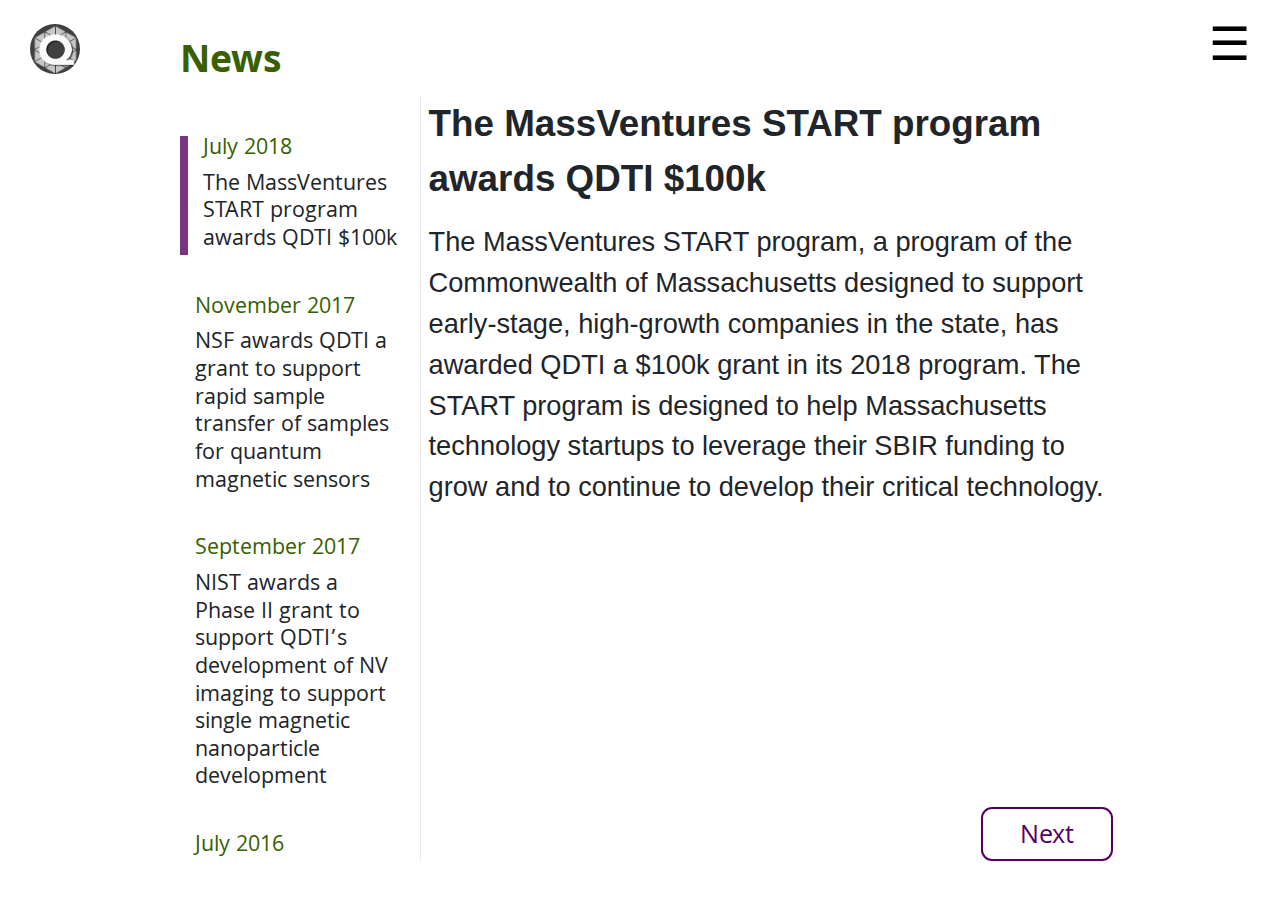
==== commit b57b7f27: "add publications and news section" ====
--- a/news.html
+++ b/news.html
@@ -12,56 +12,70 @@
 <link rel="stylesheet" href="https://use.fontawesome.com/releases/v5.8.2/css/all.css" integrity="sha384-oS3vJWv+0UjzBfQzYUhtDYW+Pj2yciDJxpsK1OYPAYjqT085Qq/1cq5FLXAZQ7Ay" crossorigin="anonymous">
 <title>News</title>
 </head>
-<body style="background-image:url('images/assay.jpg')">
+<body >
 <!-- navigation -->
-  <a href="index.html" class="navbar-link"><img class="logo " src="images/qdti-logo.PNG" alt=""></a>
-  <button class="openbtn sticky" onclick="openNav()">&#9776;</button>
-  <div id="right-sidebar" class="sidebar"> <a href="javascript:void(0)" class="closebtn" onclick="closeNav()">&times;</a>
-    <nav class="navbar  navbar-dark" id="navbar-scroll">
-      <ul class="navbar-nav">
-        <li class="nav-item"><a href="index.html#about" class="navbar-link nav-link">About</a></li>
-        <li class="nav-item"><a href="index.html#technologies" class="navbar-link nav-link">Technology</a></li>
-        <li class="nav-item"><a href="index.html#benefits" class="navbar-link nav-link">Why QDTI</a></li>
-        <li class="nav-item"><a href="index.html#team" class="navbar-link nav-link">Team</a></li>
-        <li class="nav-item"><a href="index.html#contact" class="navbar-link nav-link">Contact</a></li>
-		  <hr>
-        <li class="nav-item"><a href="news.html" class="navbar-link nav-link"><span class="selected">News</span></a></li>
-        <li class="nav-item"><a href="publications.html" class="navbar-link nav-link">Publications</a></li>
-      </ul>
-    </nav>
-  </div>
-<div class="container" style="background-color: rgba(245, 245, 245, 0.82); ">
-  <section id="news">
-    <h2 class="news-header">News</h2>
-    <ul class="timeline">
-      <li>
-        <h5 class="news-subheader">July 2018</h5>
-        <h4>The MassVentures START program awards QDTI $100k</h4>
-        <p>The MassVentures START program, a program of the Commonwealth of Massachusetts designed to support early-stage, high-growth companies in the state, has awarded QDTI a $100k grant in its 2018 program. The START program is designed to help Massachusetts technology startups to leverage their SBIR funding to grow and to continue to develop their critical technology.</p>
-      </li>
-      <li >
-        <h5 class="news-subheader">November 2017</h5>
-        <h4>NSF awards QDTI a grant to support rapid sample transfer of samples for quantum magnetic sensors</h4>
-        <p>The National Science Foundation (NSF) has awarded QDTI a Phase I SBIR grant to support the development of a novel technology for transferring medical biofluid and other samples onto diamond magnetic imaging sensors. This technology will allow samples to be transferred quickly and cleanly onto an imaging sensor for a variety of high-throughput testing applications. NSF is a key federal science funding agency.</p>
-      </li>
-      <li >
-        <h5 class="news-subheader">September 2017</h5>
-        <h4>NIST awards a Phase II grant to support QDTI’s development of NV imaging to support single magnetic nanoparticle development</h4>
-        <p>Following a successful Phase I SBIR research program, the National Institute of Standards and Technology (NIST), a key federal science and technology agency, has awarded QDTI a Phase II SBIR contract to continue development of a platform for high-speed single magnetic nanoparticle analysis using the company’s quantum NV diamond sensing technology. Magnetic nanoparticles and beads are a key component of many biomedical diagnostics products, but the lack of a technology allowing individual magnetic particles to be tested quickly has hindered quality control and further technical development. QDTI’s technology allows the magnetic properties of thousands of magnetic particles to be tested in parallel.</p>
-      </li>
-      <li >
-        <h5 class="news-subheader">July 2016</h5>
-        <h4>QDTI awarded NIST grant to develop single nanoparticle magnetic analysis</h4>
-        <p>The National Institute of Standards and Technology (NIST) has awarded QDTI a Phase I SBIR contract to support the development of a NV imaging-based instrument for single magnetic nanoparticle analysis. Magnetic nanoparticles are used in a broad range of industries but find particularly valuable application to biomedical diagnostics and therapy. Magnetic bead products for immunoassays comprise a $1 billion market. A lack of cost-effective commercial technology for high-throughput single-particle analysis impedes robust quality control, which hinders reproducibility and novel innovative uses for magnetic particles. QDTI’s novel particle analysis system with low cost and high throughput will permit high quality, high value magnetic products to reach wider markets.</p>
-      </li>
-      <li >
-        <h5 class="news-subheader">November 2015</h5>
-        <h4>DARPA continues its support for development of QDTI’s novel NV diamond imaging technology</h4>
-        <p>The Defense Advanced Research Projects Agency (DARPA) has exercised its option to continue its support to QDTI for development of the company’s Nitrogen Vacancy (NV) diamond imaging technology. DARPA has been a major supporter of the development of NV technology through its QuASAR quantum sensing program. DARPA’s decision will increase its total support to QDTI for development of the technology through the agency’s SBIR program. QDTI is using the NV imaging technology to develop a new class of ultrasensitive biomedical diagnostics suitable for a wide range of protein, cellular and nucleic acid targets.</p>
-      </li>
-    </ul>
-  </section>
-</div>
+<header>
+	<a href="index.html" class="navbar-link"><img class="logo " src="images/qdti-logo.PNG" alt="qdti logo"></a>
+	<button class="openbtn sticky" onclick="openNav()">&#9776;</button>
+	<div id="right-sidebar" class="sidebar"> <a href="javascript:void(0)" class="closebtn" onclick="closeNav()">&times;</a>
+		<nav class="navbar  navbar-dark" id="navbar-scroll">
+			<ul class="navbar-nav">
+				<li class="nav-item"><a href="index.html#about" class="navbar-link nav-link">About</a></li>
+				<li class="nav-item"><a href="index.html#technologies" class="navbar-link nav-link">Technology</a></li>
+				<li class="nav-item"><a href="index.html#benefits" class="navbar-link nav-link">Why QDTI</a></li>
+				<li class="nav-item"><a href="index.html#team" class="navbar-link nav-link">Team</a></li>
+				<li class="nav-item"><a href="index.html#contact" class="navbar-link nav-link">Contact</a></li>
+			<hr>
+				<li class="nav-item"><a href="news.html" class="navbar-link nav-link"><span class="selected">News</span></a></li>
+				<li class="nav-item"><a href="publications.html" class="navbar-link nav-link">Publications</a></li>
+			</ul>
+		</nav>
+	</div>
+</header>
+
+<main id="news">
+		<h1 id="news-header">News</h1>
+		<div id="news-main">
+			<div id="side-list">
+				<ul id="news-list">
+					<li id="news0" class="selected-news-item">
+						<h3 class="news-subheader">July 2018</h3>
+						<h2>The MassVentures START program awards QDTI $100k</h2>
+					</li>
+					<li id="news1">
+						<h3 class="news-subheader">November 2017</h3>
+						<h2>NSF awards QDTI a grant to support rapid sample transfer of samples for quantum magnetic sensors</h2>
+					</li>
+					<li id="news2">
+						<h3 class="news-subheader">September 2017</h3>
+						<h2>NIST awards a Phase II grant to support QDTI’s development of NV imaging to support single magnetic nanoparticle development</h2>
+					</li>
+					<li id="news3">
+						<h3 class="news-subheader">July 2016</h3>
+						<h2>QDTI awarded NIST grant to develop single nanoparticle magnetic analysis</h2>
+					</li>
+					<li id="news4">
+						<h3 class="news-subheader">November 2015</h3>
+						<h2>DARPA continues its support for development of QDTI’s novel NV diamond imaging technology</h2>
+					</li>
+				</ul>
+			</div>
+			<div id="expanded-view">
+				<div id="expanded-view-inner">
+					<div>
+						<p id="expanded-view-header">The MassVentures START program awards QDTI $100k</p>
+						<p id="expanded-view-body">The MassVentures START program, a program of the Commonwealth of Massachusetts designed to support early-stage, high-growth companies in the state, has awarded QDTI a $100k grant in its 2018 program. The START program is designed to help Massachusetts technology startups to leverage their SBIR funding to grow and to continue to develop their critical technology.</p>
+					</div>
+					<button>Next</button>
+				</div>
+			</div>
+		</div>
+
+
+</main>
+<script src="https://code.jquery.com/jquery-3.3.1.slim.min.js" integrity="sha384-q8i/X+965DzO0rT7abK41JStQIAqVgRVzpbzo5smXKp4YfRvH+8abtTE1Pi6jizo" crossorigin="anonymous"></script>
+<script src="https://ajax.googleapis.com/ajax/libs/jquery/1.11.1/jquery.min.js"></script>
+<script src="https://cdnjs.cloudflare.com/ajax/libs/popper.js/1.14.7/umd/popper.min.js" integrity="sha384-UO2eT0CpHqdSJQ6hJty5KVphtPhzWj9WO1clHTMGa3JDZwrnQq4sF86dIHNDz0W1" crossorigin="anonymous"></script>
 <script src="js/main.js"></script>
 </body>
 </html>
--- a/css/news.css
+++ b/css/news.css
@@ -1,59 +1,105 @@
-ul.timeline {
-	list-style-type: none;
-	position: relative;
-}
-ul.timeline:before {
-	content: ' ';
-	background: #d4d9df;
-	display: inline-block;
-	position: absolute;
-	left: 29px;
-	width: 2px;
-	height: 100%;
-	z-index: 400;
-	margin: 10px 0 0 0;
-}
-ul.timeline > li {
-	margin: 20px 0;
-	padding-left: 20px;
+
+#side-list ul > li {
+	margin: 40px 0;
+	padding-left: 15px;
 	padding-right: 20px;
 	font-family: 'Khula', sans-serif;
 	font-size: 1.2em;
-}
-ul.timeline > li:before {
-	content: ' ';
-	background: #386000;
-	display: inline-block;
-	margin: 5px 5px;
-	position: absolute;
-	border-radius: 50%;
-	left: 20px;
-	width: 10px;
-	height: 10px;
-	z-index: 400;
-}
-.news-header {
-	padding: 20px 57px;
-	font-family: 'Khula', sans-serif;
-	font-weight: bold;
-	color: #386000;
-	display: inline;
+	list-style-type: none;
+	margin-left:50px;
+	cursor: pointer;
 }
 
+#news-header {
+	font-family: 'Khula', sans-serif;
+	color: rgb(56, 96, 0);
+	font-weight: bold;
+	padding-left: 90px;
+	padding-top: 40px;
+	padding-bottom: 0;
+}
+#side-list ul > li h2 {
+	font-size: 1.2em;
+}
 .news-subheader {
-	color: #580060;
+	color: rgb(56, 96, 0);
+	font-size: 1.2em;
+}
+
+#news {
+	display: flex;
+	flex-direction: column;
+	background-color: white;
+	padding: 0 7%;
+}
+#side-list {
+		width: 30%;
+}
+#news-list {
+  overflow-y:scroll;
+		height: 85vh;
+}
+#expanded-view {
+	width: 70%;
+}
+#news-main {
+	display:flex;
+	position: relative;
+}
+#expanded-view-inner {
+	height: 85vh;
+	display:flex;
+	flex-direction: column;
+	justify-content: space-between;
+	border-left: solid  #edeaef 0.5px;
+	padding: 0 10% 0 1%;
+}
+#expanded-view-header {
+	font-size: 2.3em;
 	font-weight: bold;
 }
-body {
-	background-repeat: no-repeat;
-	background-size: 100vw 100vh;
-	background-attachment: fixed;
+#expanded-view-body {
+	font-size: 1.7em;
 }
-.container {
+#expanded-view button {
+	border-radius: 11px;
+	border: 2px solid #580060;
 	background: white;
-	height: 100%;
-	padding: 20px;
+	font-family: 'Khula', sans-serif;
+	line-height: 55px;
+	color: #580060;
+	font-size: 1.7em;
+	width: 132px;
+	height: 54px;
+	align-self: flex-end;
 }
+
+.selected-news-item {
+	border-left: solid rgba(88, 0, 96, 0.8) 8px;
+}
+/* scroll bar */
+/* width */
+::-webkit-scrollbar {
+  width: 10px;
+}
+
+/* Track */
+::-webkit-scrollbar-track {
+  border-radius: 10px;
+}
+
+/* Handle */
+::-webkit-scrollbar-thumb {
+  background: #edeaef;
+  border-radius: 5px;
+}
+
+/* Handle on hover */
+::-webkit-scrollbar-thumb:hover {
+  background: #f4e5ff;
+}
+
+/* publications */
 #publications ul > li {
 	margin: 20px 0;
 	padding-left: 20px;
--- a/css/main.css
+++ b/css/main.css
@@ -114,55 +114,54 @@
 	font-size: 1.4em;
 }
 /* Technologies Section */
-#technologies-imaging {
+.technologies-more {
 	display: none;
-	font-size: 0.9em;
-}
-#technologies-sensor {
-	display: none;
-	font-size: 0.9em;
-}
-#technologies-imaging .card .card-body {
-	margin: 20px;
-}
-#technologies-sensor .card .card-body {
-	margin: 20px;
-}
-#technologies-imaging .card .card-body a {
+	font-size: 0.8em;
+	padding: auto;
+	flex-direction: row;
+	align-items: center;
+	height: 100vh;
+	padding: 0 100px;
+}
+.technologies-more .card .card-body {
+	margin: 15px;
+}
+.technologies-more .card .card-body a {
 	text-align: right;
 	cursor: pointer;
 }
-#technologies-sensor .card .card-body a {
-	text-align: right;
-	cursor: pointer;
+
+#default-technologies {
+	display:flex;
+	align-items: center;
+	height:100vh;
 }
 #technologies {
-	display: inline-block;
 	background: gray;
-	padding: 8% 15%;
+	padding:0 14%;
 	font-family: 'Khula', sans-serif;
-	width: 100%;
 	background-size: cover;
 }
 #sensor-tech-card {
 	box-shadow: 0 4px 8px 0 rgba(0, 0, 0, 0.2);
 	padding: 20px;
-	height: 600px;
-	margin: 70px 50px;
+	height: 70vh;
+	margin: 0 50px;
+
 }
 #magnetic-imaging-card {
 	box-shadow: 0 4px 8px 0 rgba(0, 0, 0, 0.2);
 	padding: 20px;
-	background-color: #f1f1f1;
-	height: 600px;
-	margin: 70px 50px;
+	height: 70vh;
+	margin: 0 50px;
 }
 .card-body {
-	font-size: 1.5em;
+	font-size: 1.6em;
 }
 .card-title {
 	font-size: 1.8em;
 	letter-spacing: -0.09em;
+	white-space: nowrap;
 }
 .card-body .btn {
 	background: #580060;
@@ -170,6 +169,7 @@
 	margin: 0 30%;
 	white-space: nowrap;
 	height: 55px;
+	min-width: 160px;
 	text-align: center;
 	line-height: 50px;
 	font-size: 1em;
@@ -181,9 +181,10 @@
 /* benefits */
 #more-benefits-text {
 	display: none;
+
 }
 #benefits {
-	padding: 6% 10% 6% 6%;
+	padding: 6% 10% 0 6%;
 	font-family: 'Khula', sans-serif;
 	background: white;
 	background-size: 100vw 100vh;
@@ -218,7 +219,6 @@
 .more {
 	color: #580060;
 	font-weight: bold;
-	white-space: nowrap;
 	cursor: pointer;
 }
 .benefits_container {
@@ -244,80 +244,168 @@
 	display: none;
 }
 /* Team */
+.linkedin-link {
+	font-size: 0.8em;
+	color:#4875B4;
+}
+.linkedin-link:hover {
+	text-decoration:none;
+	color:#4875B4;
+}
+.team-header {
+		color: white;
+		width: 240px;
+}
 #team {
 	background: #100016;
-}
-#core-team {
-	display: inline;
-	padding-right: 20px;
-	color: #f1f1f1;
-}
-#core-team:hover {
-	color: #f1f1f1!important;
-}
-#advisory-board:hover {
-	color: #f1f1f1!important;
+	padding: 5% 3% 0 8%;
+}
+
+#core-team-option {
+	padding-top: 3%;
 }
 #advisory-board-option {
-	display: none;
-}
-#advisory-board {
-	display: inline;
-	padding-left: 20px;
-}
-#team-options {
-	text-align: center;
-	padding-top: 55px;
-	cursor: pointer;
-	color: #818181;
-	transition: 0.3s;
-}
+	display: flex;
+	padding-top: 3%;
+}
+.team-subheader h3 {
+	color: rgb(56, 96, 0);
+	padding-left: 10px;
+	padding-right: 10px;
+	width: wrap;
+}
+.team-subheader {
+	padding-top:30px;
+	position:relative;
+	display:inline-block;
+}
+
 .member-info {
-	padding: 25px;
 	color: white;
 	font-size: 1.4em;
-	text-align: center;
-}
-.first-member-info {
-	margin: 20% 5% 0 15%;
-}
+}
+
 .team-name {
-	text-align: center;
 	padding-top: 20px;
 }
 .member-img {
-	width: 200px;
-	height: 200px;
-	margin: auto;
+	width: 120px;
+	height: 120px;
 	display: block;
 	border-radius: 50%;
 }
-.middle-member-info {
-	margin: 20% 10% 20% 10%;
-}
-.last-member-info {
-	margin: 20% 15% 20% 5%;
-}
-/* More info */
-
-.footer_banner {
-	background-color: #fffdfc;
-	padding: 13% 15% 10% 5%;
-}
+/* news & publications */
+#news-preview {
+	display: flex;
+	flex-direction: row;
+	justify-content: space-between;
+	align-items:center;
+	height: 45vh;
+	margin: 0 15%;
+}
+#publications-preview {
+	display:flex;
+	flex-direction:column;
+	justify-content: space-around;
+	height: 30vh;
+	margin: 0 15%;
+}
+.publications-preview-item {
+		font-size: 1.3em;
+		color:black;
+		font-weight: bold;
+}
+
+.publications-preview-item:hover {
+	text-decoration: none;
+	color: #580060;
+}
+#publications-news {
+	padding-top: 80px;
+	background-color: white;
+}
+.expand-view-link {
+		margin: 0 15%;
+		display: flex;
+		justify-content: flex-end;
+		font-size: 1.5em;
+		color: #580060;
+		font-weight: bold;
+}
+.expand-view-link:hover {
+	text-decoration: none;
+	color: #580060;
+}
+.expand-view-image {
+		height: 20px;
+		align-self: center;
+		margin-top: 5px;
+		margin-left: 10px;
+}
+.publications-item-image {
+		height: 20px;
+		align-self: center;
+		margin-left: 10px;
+}
+.news-logo {
+	width: 80px;
+	height: 40px;
+}
+#news-date {
+		top: 30px;
+		left: -59px;
+}
+.news-preview-item h3 {
+	color:  rgb(56, 96, 0);
+	font-size: 0.8em;
+	top: 55px;
+	position:absolute;
+	left: -85px;
+	transform: rotate(-90deg);
+}
+.news-preview-item {
+	position:relative;
+		font-weight: bold;
+	font-size: 1.4em;
+	line-height: 1.4;
+	width: 25%;
+	height: 50%;
+	border-left: solid rgba(56, 96, 0, 0.7) 5px;
+	padding-left: 10px;
+}
+
+/* Contact Us info */
+
+.contact-container {
+	display:flex;
+	justify-content: center;
+	align-items: center;
+	height:100vh;
+	background: #e0e5dc;
+}
+.contact-info-container {
+	display:flex;
+	flex-direction:column;
+	justify-content: center;
+	padding-left: 30px;
+	white-space: nowrap;
+
+}
+
 .footer-header {
-	text-align: right;
-	margin: 0 5% 5% 0;
+	padding: 0 5% 5% 0;
+	color: rgb(56, 96, 0);
 }
 #map {
+	border-radius: 5px;
 	background: black;
 	height: 500px;
 	width: 600px;
 }
-.contact_info {
-	text-align: right;
+.contact-info {
 	font-weight: 300;
 	line-height: 1.5em;
-	margin: 0 5% 5% 0;
+	padding: 0 5% 5% 0;
 	font-size: 2em;
 	font-family: 'Khula', sans-serif;
 }
@@ -367,14 +455,14 @@
 		width: 330px;
 		margin: 0 auto;
 	}
-	.contact_info {
+	.contact-info {
 		text-align: center;
 		font-size: 1.2em;
 	}
 	.footer-header {
 		text-align: center;
 	}
-	.footer_banner {
+	#contact {
 		background-color: #fffdfc;
 		padding: 30% 5% 2% 5%;
 	}
@@ -484,36 +572,52 @@
 	/* navigation */
 
 	/* technologies */
-	.sensor-tech-card {
-		font-size: 0.85em;
-	}
-	.magnetic-imaging-card {
-		font-size: 0.85em;
+	.technologies-more {
+		font-size: 0.7em;
+		padding: 50px;
+		height: auto;
+	}
+	.card-title {
+		white-space: normal;
+	}
+	#sensor-tech-card {
+		padding: 0px;
+		margin: 50px 65px;
+		height:auto;
+	}
+	#magnetic-imaging-card {
+		padding: 0px;
+		margin: 50px 65px;
+		height:auto;
+	}
+	.card-body {
+		font-size: 1.5em;
+	}
+
+	#technologies {
+		padding: 0 0.5%;
+	}
+	#default-technologies {
+		height:auto;
 	}
 	.card-body .btn {
-		margin: 0 25%;
-	}
-	#technologies {
-		display: inline-block;
-		padding: 0 30px;
-	}
-	/* Footer */
+		margin: 0 auto;
+	}
+	/* contact us */
+	.contact-container {
+		flex-direction: column-reverse;
+		align-items: flex-start;
+		padding-left:15%;
+	}
+	.contact-info-container {
+		justify-content: flex-start;
+		padding:0;
+	}
 	#map {
-		height: 300px;
-		width: 400px;
-		margin: 0 auto;
-	}
-	.contact_info {
-		text-align: center;
-		font-size: 1.4em;
-	}
-	.footer-header {
-		text-align: center;
-	}
-	.footer_banner {
-		background-color: #fffdfc;
-		padding: 30% 10% 2% 15%;
-	}
+		height: 350px;
+		width: 500px;
+	}
+
 	/* Benefits */
 	.text-row {
 		font-size: 1.1em;
@@ -535,39 +639,58 @@
 
   /* About */
 	#about {
-		padding: 25% 20% 0px 10%;
+		padding: 25% 20% 10px 10%;
 	}
 	.about-header {
 		font-size: 2.7em;
 		white-space: normal;
 	}
 	/* team */
-	.member-info {
-		padding: 0px;
-	}
-	.first-member-info {
-		margin: 8% 8% 3% 8%;
+	.team-name {
+		font-size: 0.8em;
+	}
+	.team-text {
+		font-size: 0.7em;
 	}
 	.member-img {
 		width: 100px;
-	}
-	.middle-member-info {
-		margin: 0 8% 3% 8%;
-	}
-	.last-member-info {
-		margin: 0 8% 13% 8%;
-	}
-	.team-caption {
-		margin: 70px 0 0 0;
-	}
+		height:100px;
+	}
+
 }
 /* Small Desktops */
-@media (min-width: 1101px) and (max-width: 1200px) {
-
+@media (min-width: 1101px) and (max-width: 1199px) {
+	/* contact us */
+	.contact-container {
+		flex-direction: column-reverse;
+		align-items: flex-start;
+		padding-left: 30%;
+
+	}
+	.contact-info-container {
+		justify-content: flex-start;
+		padding:0;
+	}
 	/* technologies */
+	.technologies-more {
+		font-size: 0.7em;
+	}
+	#sensor-tech-card {
+		padding: 20px;
+		margin: 50px 200px;
+	}
+	#magnetic-imaging-card {
+		padding: 20px;
+		margin: 50px 200px;
+	}
+	.card-body {
+		font-size: 1.8em;
+	}
 	#technologies {
-		display: inline-block;
-		padding: 50px 200px;
+		padding: 0 1%;
+	}
+	#default-technologies {
+		height:auto;
 	}
 	.card-body .btn {
 		margin: 0 25%;
@@ -605,51 +728,78 @@
 	.member-info {
 		padding: 0px;
 	}
-	.first-member-info {
-		margin: 8% 8% 3% 8%;
-	}
+
 	.member-img {
 		width: 100px;
-	}
-	.middle-member-info {
-		margin: 0 8% 3% 8%;
-	}
-	.last-member-info {
-		margin: 0 8% 13% 8%;
+		height: 100px;
+	}
+	.team-name {
+		font-size: 0.9em;
+	}
+	.team-text {
+		font-size: 0.8em;
 	}
 	.team-caption {
 		margin: 70px 0 0 0;
 	}
 }
 /* Bigger Desktops */
-@media (min-width: 1201px) and (max-width: 1450px) {
-
-	/*	technologies*/
+@media (min-width: 1200px) and (max-width: 1450px) {
+
+	/*technologies */
+	.technologies-more {
+		font-size: 0.7em;
+	}
+	#sensor-tech-card {
+		padding: 5px 10px;
+		margin: 0 20px;
+	}
+	#magnetic-imaging-card {
+		padding: 5px 10px;
+		margin: 0 20px;
+	}
 	.sensor-tech-card {
-		font-size: 0.9em;
+		font-size: 0.75em;
 	}
 	.magnetic-imaging-card {
-		font-size: 0.9em;
+		font-size: 0.75em;
 	}
 	#technologies {
-		display: inline-block;
-		padding: 15% 2%;
+		padding: 0 5%;
+	}
+	.card-title {
+		white-space: normal;
 	}
 	/* Benefits */
 	.benefits-list li {
 		padding: 1em 0;
-		font-size: 1em;
+		font-size: 1.5em;
 	}
 	.text-row {
 		font-size: 1.1em;
 	}
 	.text-column {
-		font-size: 1em;
+		font-size: 1.5em;
 	}
 	/* About */
 	#about {
 			padding: 20% 20% 50px 15%;
 	}
+}
+
+/* Even Bigger Desktops */
+@media (min-width: 1450px) and (max-width: 1800px) {
+	/* Technologies */
+	#technologies {
+		padding:0 6%;
+	}
+	#sensor-tech-card {
+		padding: 20px 10px;
+	}
+	#magnetic-imaging-card {
+		padding: 20px 10px;
+	}
+
 }
 /* On smaller screens, where height is less than 450px, change the style of the sidenav (less padding and a smaller font size) */
 @media screen and (max-height: 450px) {
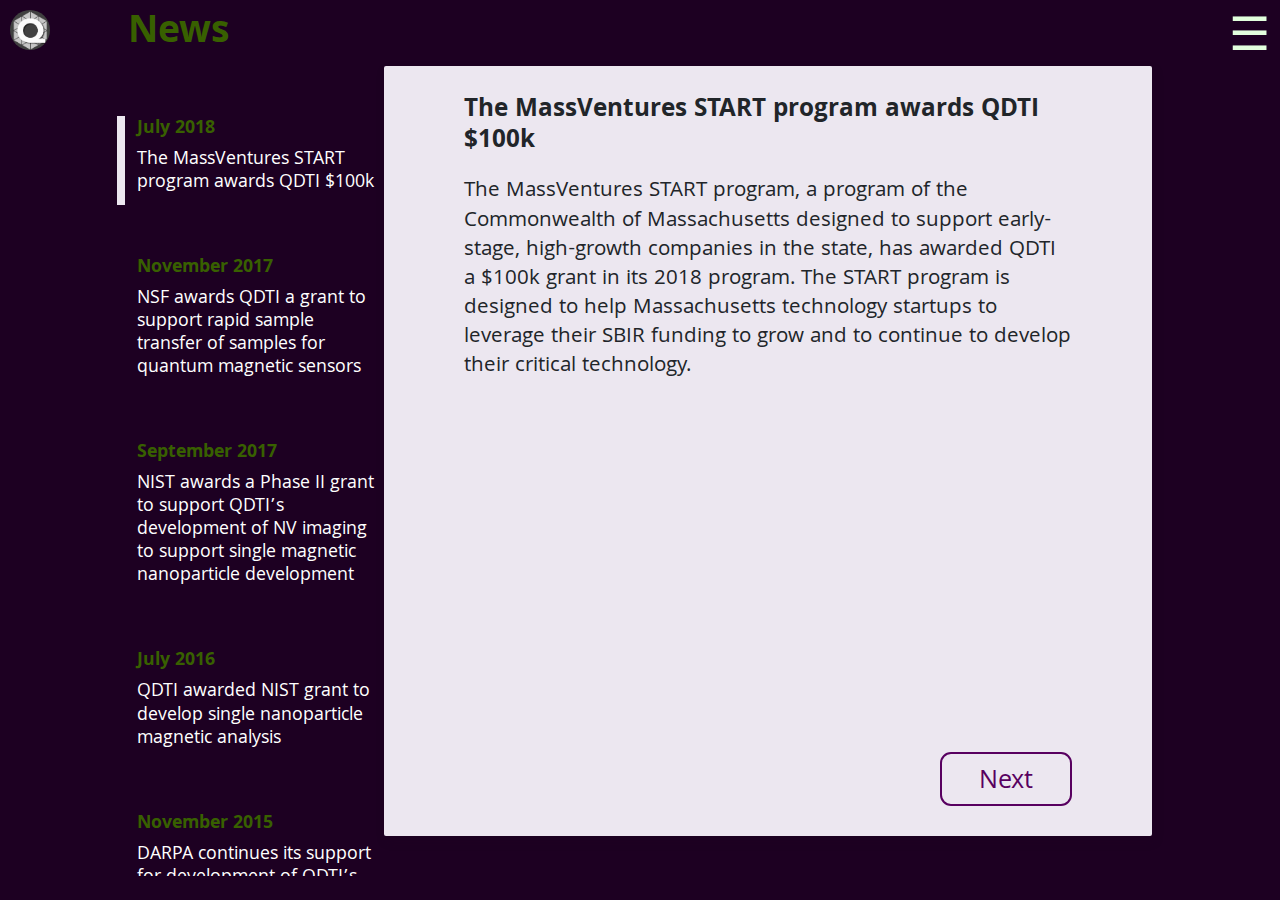
==== commit 96bc8167: "adopt for mobile screen sizes" ====
--- a/news.html
+++ b/news.html
@@ -3,7 +3,7 @@
 <head>
 <meta charset="utf-8">
 <meta http-equiv="X-UA-Compatible" content="IE=edge">
-<meta name="viewport" content="width=device-width, initial-scale=1">
+<meta name="viewport" content="width=device-width, initial-scale=1, maximum-scale=1, user-scalable=0">
 	<link href="https://fonts.googleapis.com/css?family=Khula:400" rel="stylesheet">
 <link href="css/news.css" rel="stylesheet" type="text/css">
 <link href="css/main.css" rel="stylesheet" type="text/css">
@@ -15,8 +15,8 @@
 <body >
 <!-- navigation -->
 <header>
-	<a href="index.html" class="navbar-link"><img class="logo " src="images/qdti-logo.PNG" alt="qdti logo"></a>
-	<button class="openbtn sticky" onclick="openNav()">&#9776;</button>
+	<a href="index.html" class="navbar-link"><img class="logo " id="logo" src="images/qdti-logo.PNG" alt="qdti logo"></a>
+	<button class="openbtn sticky" id="open-button" onclick="openNav()">&#9776;</button>
 	<div id="right-sidebar" class="sidebar"> <a href="javascript:void(0)" class="closebtn" onclick="closeNav()">&times;</a>
 		<nav class="navbar  navbar-dark" id="navbar-scroll">
 			<ul class="navbar-nav">
@@ -33,30 +33,38 @@
 	</div>
 </header>
 
-<main id="news">
+<section id="news">
+	<div id="header-outer">
 		<h1 id="news-header">News</h1>
+	</div>
+
 		<div id="news-main">
 			<div id="side-list">
 				<ul id="news-list">
 					<li id="news0" class="selected-news-item">
 						<h3 class="news-subheader">July 2018</h3>
 						<h2>The MassVentures START program awards QDTI $100k</h2>
+						<div class="expanded-view-small">The MassVentures START program, a program of the Commonwealth of Massachusetts designed to support early-stage, high-growth companies in the state, has awarded QDTI a $100k grant in its 2018 program. The START program is designed to help Massachusetts technology startups to leverage their SBIR funding to grow and to continue to develop their critical technology.</div>
 					</li>
 					<li id="news1">
 						<h3 class="news-subheader">November 2017</h3>
 						<h2>NSF awards QDTI a grant to support rapid sample transfer of samples for quantum magnetic sensors</h2>
+						<div class="expanded-view-small"> </div>
 					</li>
 					<li id="news2">
 						<h3 class="news-subheader">September 2017</h3>
 						<h2>NIST awards a Phase II grant to support QDTI’s development of NV imaging to support single magnetic nanoparticle development</h2>
+						<div class="expanded-view-small"> </div>
 					</li>
 					<li id="news3">
 						<h3 class="news-subheader">July 2016</h3>
 						<h2>QDTI awarded NIST grant to develop single nanoparticle magnetic analysis</h2>
+						<div class="expanded-view-small"> </div>
 					</li>
 					<li id="news4">
 						<h3 class="news-subheader">November 2015</h3>
 						<h2>DARPA continues its support for development of QDTI’s novel NV diamond imaging technology</h2>
+						<div class="expanded-view-small"> </div>
 					</li>
 				</ul>
 			</div>
@@ -72,10 +80,11 @@
 		</div>
 
 
-</main>
+</section>
 <script src="https://code.jquery.com/jquery-3.3.1.slim.min.js" integrity="sha384-q8i/X+965DzO0rT7abK41JStQIAqVgRVzpbzo5smXKp4YfRvH+8abtTE1Pi6jizo" crossorigin="anonymous"></script>
 <script src="https://ajax.googleapis.com/ajax/libs/jquery/1.11.1/jquery.min.js"></script>
 <script src="https://cdnjs.cloudflare.com/ajax/libs/popper.js/1.14.7/umd/popper.min.js" integrity="sha384-UO2eT0CpHqdSJQ6hJty5KVphtPhzWj9WO1clHTMGa3JDZwrnQq4sF86dIHNDz0W1" crossorigin="anonymous"></script>
 <script src="js/main.js"></script>
+<script src="js/news.js"></script>
 </body>
 </html>
--- a/css/news.css
+++ b/css/news.css
@@ -1,22 +1,20 @@
 
 #side-list ul > li {
-	margin: 40px 0;
-	padding-left: 15px;
-	padding-right: 20px;
-	font-family: 'Khula', sans-serif;
-	font-size: 1.2em;
+	padding: 2px 10px 2px 20px;
+	font-family: 'Khula', sans-serif;
+	font-size: 1em;
 	list-style-type: none;
-	margin-left:50px;
 	cursor: pointer;
+	color:white;
+	margin: 50px 0;
 }
 
 #news-header {
 	font-family: 'Khula', sans-serif;
 	color: rgb(56, 96, 0);
 	font-weight: bold;
-	padding-left: 90px;
-	padding-top: 40px;
-	padding-bottom: 0;
+	margin-left: 13%;
+	padding-top: 10px;
 }
 #side-list ul > li h2 {
 	font-size: 1.2em;
@@ -24,47 +22,63 @@
 .news-subheader {
 	color: rgb(56, 96, 0);
 	font-size: 1.2em;
+	font-weight:bold;
 }
 
 #news {
 	display: flex;
 	flex-direction: column;
-	background-color: white;
-	padding: 0 7%;
+	background:  #1D0022;
+
 }
 #side-list {
-		width: 30%;
+	background-color: #1D0022;
+	width: 20%;
+	margin-left: 10%;
+
 }
 #news-list {
   overflow-y:scroll;
-		height: 85vh;
+	height: 100%;
 }
 #expanded-view {
-	width: 70%;
+	width: 60%;
+	margin-right: 10%;
+}
+.expanded-view-small {
+	display:none;
 }
 #news-main {
 	display:flex;
-	position: relative;
+	height: 90vh;
 }
 #expanded-view-inner {
-	height: 85vh;
+	overflow-y:scroll;
+	box-shadow: 2px 5px 10px rgba(29, 0, 34, 0.3);
+	line-height: 1.4;
+	padding: 30px 80px;
+	border-radius: 2px;
+	background: #ECE7F0;
+	height: 95%;
 	display:flex;
 	flex-direction: column;
 	justify-content: space-between;
-	border-left: solid  #edeaef 0.5px;
-	padding: 0 10% 0 1%;
+	font-family: 'Khula', sans-serif;
 }
 #expanded-view-header {
-	font-size: 2.3em;
+	font-family: 'Khula', sans-serif;
+	font-size: 2em;
+	line-height: 1.2;
 	font-weight: bold;
 }
 #expanded-view-body {
+	padding-top: 30px;
 	font-size: 1.7em;
 }
 #expanded-view button {
 	border-radius: 11px;
 	border: 2px solid #580060;
-	background: white;
+	background: transparent;
 	font-family: 'Khula', sans-serif;
 	line-height: 55px;
 	color: #580060;
@@ -73,30 +87,41 @@
 	height: 54px;
 	align-self: flex-end;
 }
-
+#logo {
+	margin:5px;
+}
+#open-button {
+	margin:0;
+	padding: 0 10px;
+}
 .selected-news-item {
-	border-left: solid rgba(88, 0, 96, 0.8) 8px;
+	border-left: solid #ECE7F0 8px;
+	padding-left: 12px!important;
 }
 /* scroll bar */
 /* width */
+#expanded-view-inner::-webkit-scrollbar-thumb {
+	background-color: #d6cedd;
+	border-radius: 11px;
+}
 ::-webkit-scrollbar {
-  width: 10px;
+  width: 6px;
 }
 
 /* Track */
 ::-webkit-scrollbar-track {
-  border-radius: 10px;
+  border-radius: 50px;
 }
 
 /* Handle */
 ::-webkit-scrollbar-thumb {
-  background: #edeaef;
-  border-radius: 5px;
+  background-color: rgba(29, 0, 34, 1);
+  border-radius: 2px;
 }
 
 /* Handle on hover */
 ::-webkit-scrollbar-thumb:hover {
-  background: #f4e5ff;
+  background-color: rgba(29, 0, 34, 0.6);
 }
 
 /* publications */
@@ -121,3 +146,166 @@
 .selected {
 	color: white;
 }
+/* Mobile */
+@media (max-width: 499px) {
+	#news {
+		position: relative;
+	}
+	#news-main {
+		height: 97vh;
+	}
+	.news-subheader {
+		color: white;
+	}
+	#header-outer {
+		height: 60px;
+		background: #1D0022;
+		position: absolute;
+		width: 100%;
+	}
+	#news-header {
+		margin-left: 23%;
+		padding-top: 10px;
+	}
+	#expanded-view {
+		display: none;
+	}
+	#news-list {
+		padding-left: 20px;
+		padding-right: 20px;
+	}
+	#side-list {
+		width: 100%;
+		margin-left: 0;
+		margin-top: 30px;
+		margin-bottom: 0;
+	}
+	#side-list ul > li {
+		padding: 2px 10px 2px 0;
+		font-size: 0.9em;
+		margin: 50px 0 0 0;
+	}
+	.expanded-view-small {
+		display:block;
+	}
+	.selected-news-item {
+		background:#423744;
+		border-radius: 5px;
+		border-left: none;
+		padding-left: 10px!important;
+		padding-top: 10px!important;
+	}
+}
+
+/* Tablets */
+@media (min-width: 500px) and (max-width: 1024px) {
+	#news {
+		position:relative;
+	}
+	#news-main {
+		height: 97vh;
+	}
+	.news-subheader {
+		color: white;
+	}
+	#header-outer {
+		height: 70px;
+		background: #1D0022;
+		position: absolute;
+		width: 100%;
+	}
+	#news-header {
+		margin-left: 11%;
+		padding-top: 15px;
+	}
+	#expanded-view {
+		display: none;
+	}
+	#news-list {
+		padding-left: 20px;
+		padding-right: 20px;
+	}
+	#side-list {
+		width: 100%;
+		margin-left: 0;
+		padding-top: 50px;
+	}
+	#side-list ul > li {
+		padding: 2px 10px 2px 0;
+		font-size: 1.3em;
+		margin: 50px 0 0 0;
+	}
+	.expanded-view-small {
+		display:block;
+	}
+	.selected-news-item {
+		background:#423744;
+		border-radius: 5px;
+		border-left: none;
+		padding-left: 10px!important;
+		padding-top: 15px!important;
+		padding-bottom: 10px!important;
+	}
+}
+
+/* even smaller desktops */
+@media (min-width: 1025px) and (max-width: 1199px) {
+	#logo {
+		height: 50px;
+		width: 50px;
+		margin:5px;
+	}
+	#news-header {
+		margin-left: 10%;
+	}
+	#expanded-view-header {
+		font-size: 1.4em;
+	}
+	#expanded-view-body {
+		line-height: 1.15;
+		padding-top: 2px;
+		font-size: 1.35em;
+	}
+	#side-list {
+		width: 27%;
+		margin-left: 3%;
+	}
+	#expanded-view {
+		width: 65%;
+		margin-right: 5%;
+	}
+}
+
+/* smaller desktops */
+@media (min-width: 1200px) and (max-width: 1699px) {
+	#news-header {
+		margin-left: 10%;
+	}
+	#logo {
+		height: 50px;
+		width: 50px;
+		margin:5px;
+	}
+	#side-list {
+		width: 24%;
+		margin-left: 6%;
+	}
+	#expanded-view-header {
+		font-size: 1.6em;
+	}
+	#expanded-view-body {
+		line-height: 1.3;
+		padding-top: 5px;
+		font-size: 1.4em;
+	}
+}
+
+/* small desktops */
+@media (min-width: 1700px) and (max-width: 1820px)  {
+
+	#expanded-view-body {
+		line-height: 1.3;
+		padding-top: 10px;
+		font-size: 1.5em;
+	}
+}
--- a/css/main.css
+++ b/css/main.css
@@ -2,6 +2,11 @@
 /* Body */
 section {
 	min-height: 100vh;
+	min-width: 100vw;
+}
+.row {
+	padding:0!important;
+	margin:0!important;
 }
 /* Navigation */
 hr {
@@ -33,7 +38,7 @@
 	color: #818181;
 	display: block;
 	transition: 0.3s;
-	font-family: 'Khula', sans-serif;
+	font-family: 'Roboto', sans-serif;
 	white-space: nowrap;
 }
 .sidebar a:hover {
@@ -63,7 +68,7 @@
 
 .logo {
 	z-index: 2;
-	border-radius: 50%;
+	border-radius: 50px;
 	width: 60px;
 	padding: 5px;
 	position: fixed;
@@ -85,7 +90,7 @@
 	transition: all 0.3s linear;
 	display: inline;
 	padding: 0 10px;
-	font-family: 'Khula', sans-serif;
+	font-family: 'Roboto', sans-serif;
 }
 ul li a {
 	color: white;
@@ -103,7 +108,7 @@
 #about {
 	background-repeat: no-repeat;
 	background-size: cover;
-	font-family: 'Khula', sans-serif;
+	font-family: 'Roboto', sans-serif;
 	color: #FFFFFF;
 	padding: 15% 36% 50px 15%;
 	background-color: #140021;
@@ -139,7 +144,7 @@
 #technologies {
 	background: gray;
 	padding:0 14%;
-	font-family: 'Khula', sans-serif;
+	font-family: 'Roboto', sans-serif;
 	background-size: cover;
 }
 #sensor-tech-card {
@@ -183,20 +188,25 @@
 	display: none;
 
 }
+#benefits hr {
+	width:100%;
+	display: none;
+}
 #benefits {
 	padding: 6% 10% 0 6%;
-	font-family: 'Khula', sans-serif;
+	font-family: 'Roboto', sans-serif;
 	background: white;
 	background-size: 100vw 100vh;
+	font-weight: normal;
 }
 .text-row {
 	text-align: justify;
-	font-weight: lighter;
 	line-height: 25px;
 	margin-left: 10%;
 	margin-right: 8%;
 	font-size: 1.5em;
 	line-height: 1.4em;
+	font-family: 'Roboto', sans-serif;
 }
 .benefits-list {
 	margin: 10% 5% 10% 0;
@@ -218,7 +228,7 @@
 }
 .more {
 	color: #580060;
-	font-weight: bold;
+	font-weight: 700;
 	cursor: pointer;
 }
 .benefits_container {
@@ -226,7 +236,6 @@
 }
 .text-column {
 	text-align: left;
-	font-weight: lighter;
 	line-height: 1.5em;
 	margin: 15% 15% 10% 1%;
 	text-indent: 0px;
@@ -323,6 +332,7 @@
 #publications-news {
 	padding-top: 80px;
 	background-color: white;
+	font-family: 'Roboto', sans-serif;
 }
 .expand-view-link {
 		margin: 0 15%;
@@ -337,9 +347,8 @@
 	color: #580060;
 }
 .expand-view-image {
+  	margin-top: 5px;
 		height: 20px;
-		align-self: center;
-		margin-top: 5px;
 		margin-left: 10px;
 }
 .publications-item-image {
@@ -362,26 +371,27 @@
 	position:absolute;
 	left: -85px;
 	transform: rotate(-90deg);
+	font-weight: bold;
 }
 .news-preview-item {
+	cursor: pointer;
 	position:relative;
-		font-weight: bold;
+	font-weight: bold;
 	font-size: 1.4em;
 	line-height: 1.4;
 	width: 25%;
-	height: 50%;
+	height: 38%;
 	border-left: solid rgba(56, 96, 0, 0.7) 5px;
 	padding-left: 10px;
 }
-
-/* Contact Us info */
 
 .contact-container {
 	display:flex;
 	justify-content: center;
 	align-items: center;
 	height:100vh;
-	background: #e0e5dc;
+	background: #1d3300;
+	color: white;
 }
 .contact-info-container {
 	display:flex;
@@ -394,7 +404,7 @@
 
 .footer-header {
 	padding: 0 5% 5% 0;
-	color: rgb(56, 96, 0);
+	color: white;
 }
 #map {
 	border-radius: 5px;
@@ -407,7 +417,7 @@
 	line-height: 1.5em;
 	padding: 0 5% 5% 0;
 	font-size: 2em;
-	font-family: 'Khula', sans-serif;
+	font-family: 'Roboto', sans-serif;
 }
 .copyright {
 	text-align: center;
@@ -416,160 +426,728 @@
 	color: black;
 	font-weight: normal;
 	letter-spacing: 2px;
-	border-top: 1px solid gray;
-	font-family: 'Khula', sans-serif;
-}
+	font-family: 'Roboto', sans-serif;
+}
+/* Mobile landscape*/
+@media (max-height: 374px) {
+
+	hr {
+		margin: 20px 0!important;
+	}
+	/* team */
+	.team-name {
+		font-size: 0.9em!important;
+	}
+	.team-text {
+		font-size: 0.7em!important;
+	}
+	.member-img {
+		width: 70px!important;
+		height: 70px!important;
+	}
+	/* about */
+	.about-header {
+		font-size: 1.4em!important;
+		padding-top: 50px!important;
+	}
+	#about {
+		padding: 0 4% 1px 4%!important;
+		line-height: 1.1;
+	}
+	.tagline {
+		font-size: 1.2em;
+	}
+	/* benefits */
+	.text-row {
+		font-size: 0.8em!important;
+	}
+	.header {
+		margin: 0;
+		padding-top: 10px!important;
+	}
+	.benefits-list li {
+		font-size: 1em!important;
+		margin: 0;
+	}
+	/* navigation */
+	.sidebar a {
+		padding: 10px 8px 5px 32px;
+		font-size: 14px;
+	}
+	nav {
+		padding-top:0!important;
+		margin-top: 60px!important;
+	}
+	.logo {
+		height: 50px;
+		width: 50px;
+		margin: 4px 0 0 0;
+	}
+	.openbtn {
+		font-size: 36px;
+		margin:0;
+		padding: 0 10px;
+	}
+	/* publications and news */
+	.news-preview-item {
+		height: 35%!important;
+		font-size: 1em!important;
+	}
+	.expand-view-link {
+		font-size: 1.1em;
+	}
+	#publications-news {
+		padding-top: 30px!important;
+	}
+	#news-preview {
+		flex-direction: column;
+		margin: 0 4%;
+		font-size: 0.8em;
+	}
+	#publications-preview {
+		margin: 0 4%;
+		font-size: 0.8em;
+	}
+
+	/* contact us*/
+	.contact-info {
+		font-size: 1em;
+	}
+	.contact-container {
+		flex-direction: row!important;
+		align-items: center!important;
+	}
+	.contact-info-container {
+		padding-left: 20px!important;
+		font-size: 0.95em;
+	}
+	#map {
+		height: 150px!important;
+		width: 200px!important;
+	}
+}
+/* Mobile landscape*/
+@media (min-height: 375px) and (max-height: 414px) {
+
+	/* team */
+	.team-name {
+		font-size: 0.9em!important;
+	}
+	.team-text {
+		font-size: 0.7em!important;
+	}
+	.member-img {
+		width: 70px!important;
+		height: 70px!important;
+	}
+	/* benefits */
+	.text-row {
+		font-size: 1em!important;
+	}
+	hr {
+		margin: 20px 0!important;
+	}
+	.header {
+		margin: 0;
+		padding-top: 10px!important;
+	}
+	.benefits-list li {
+		font-size: 1em!important;
+		margin: 0;
+	}
+	/* about */
+	.about-header {
+		font-size: 1.4em!important;
+		padding-top: 100px!important;
+	}
+	#about {
+		padding: 0 4% 50px 4%!important;
+		line-height: 1.3;
+	}
+	.tagline {
+		font-size: 1.2em;
+	}
+	/* navigation */
+	.sidebar a {
+		padding: 10px 8px 5px 32px;
+		font-size: 14px;
+	}
+	nav {
+		padding-top:0!important;
+		margin-top: 60px!important;
+	}
+	.logo {
+		height: 50px;
+		width: 50px;
+		margin: 4px 0 0 0;
+	}
+	.openbtn {
+		font-size: 36px;
+		margin:0;
+		padding: 0 10px;
+	}
+	/* publications and news */
+	.news-preview-item {
+		height: 35%!important;
+		font-size: 1em!important;
+	}
+	.expand-view-link {
+		font-size: 1.1em;
+	}
+	#publications-news {
+		padding-top: 30px!important;
+	}
+	#news-preview {
+		flex-direction: column;
+		margin: 0 4%;
+		font-size: 0.8em;
+	}
+	#publications-preview {
+		margin: 0 4%;
+		font-size: 0.8em;
+	}
+		/* contact us*/
+	.contact-info {
+		font-size: 1.2em;
+	}
+	.contact-info-container {
+		padding-left: 20px!important;
+		font-size: 0.95em;
+	}
+	.contact-container {
+		flex-direction: row!important;
+		align-items: center!important;
+	}
+	#map {
+		height: 200px!important;
+		width: 250px!important;
+	}
+}
+
 /* Mobile */
 @media (max-width: 320px) {
+	/* navigation */
+	.sidebar a {
+		padding: 10px 8px 5px 32px;
+		font-size: 18px;
+	}
+	.logo {
+		height: 50px;
+		width: 50px;
+		margin: 4px 0 0 0;
+	}
+	.openbtn {
+		font-size: 36px;
+		margin:0;
+		padding: 0 10px;
+	}
+	/* about */
+	.about-header {
+		font-size: 1.5em;
+		white-space: normal;
+
+	}
+	#about {
+		background-position: center;
+		padding: 15% 4% 50px 4%;
+		line-height: 1.5;
+	}
+	.tagline {
+		font-size: 1em;
+	}
+	/* technologies */
+	#technologies {
+		display:none;
+	}
+
+	/* benefits */
+
+	.text-row {
+		margin-left: 4%;
+		margin-right: 4%;
+		font-size: 1em;
+		line-height: 1.3;
+		text-align: left;
+		font-weight: 400;
+		font-family: 'Roboto', sans-serif;
+	}
+	.header {
+		margin: 0;
+		padding-top: 30px;
+		padding-left: 4%;
+		padding-bottom: 20px;
+	}
+
+	.benefits-list {
+		margin:0;
+		padding-left:0;
+		padding-bottom: 20px;
+
+	}
+	.benefits-list li {
+		font-family: 'Roboto', sans-serif;
+		padding: 15px 5px;
+		font-size: 1.1em;
+		text-align: right;
+		margin: 0;
+		width: 300px;
+	}
+	.benefits-list li img {
+		width: 30px;
+	}
+
+	#benefits {
+		padding:0;
+	}
+	.benefits_container {
+		margin: 0;
+	}
+	.text-column {
+		display: none;
+	}
+	.text-column-small {
+		display: block;
+		text-align: right;
+		font-size: 1em;
+	}
+	/* team */
+	.team-subheader {
+		padding:0;
+	}
+	.team-header {
+		padding-left: 4%;
+		padding-top: 30px;
+	}
+	.member-info {
+		font-size: 1.2em;
+	}
+	.team-name {
+		font-size: 1.2em;
+	}
+	#team {
+		padding:0;
+	}
+
+	.member-img {
+		width: 90px;
+		height: 90px;
+	}
+	/* publications and news */
+	.news-preview-item {
+		width:100%;
+		margin-bottom: 5px;
+		height: 29%;
+		font-size: 1.2em;
+		line-height: 1.2;
+	}
+	.expand-view-link {
+		font-size: 1.1em;
+	}
+  #publications-news {
+		padding-top: 50px;
+	}
+	#news-preview {
+		flex-direction: column;
+		margin: 0 4%;
+		font-size: 0.8em;
+	}
+	#publications-preview {
+		margin: 0 4%;
+		font-size: 0.8em;
+	}
+	.news-preview-item img {
+		display: none;
+	}
+	.news-preview-item h3 {
+		top: 0;
+		position:relative;
+		left: 0;
+		transform: rotate(0deg);
+	}
+	#news-date {
+			top: 0;
+			left: 0;
+	}
+	/* contact us*/
+	.contact-info {
+		font-size: 1.3em;
+	}
+	.contact-container {
+		flex-direction: column-reverse;
+		align-items: flex-start;
+			padding:0 0 0 4%;
+	}
+	.contact-info-container {
+		justify-content: flex-start;
+		padding:0;
+		white-space: normal;
+		font-size: 0.95em;
+	}
+	.footer-header {
+		padding:0 0 10px 0;
+		margin:0;
+	}
+	#map {
+		height: 200px;
+		width: 300px;
+	}
+}
+/* Mobile Iphone 6/7/8 X */
+@media (min-width: 321px) and (max-width: 375px) {
+
+		/* navigation */
+		.sidebar a {
+			padding: 10px 8px 15px 32px;
+			font-size: 21px;
+		}
+		.logo {
+			height: 50px;
+			width: 50px;
+			margin: 4px 0 0 0;
+		}
+		.openbtn {
+			font-size: 36px;
+			margin:0;
+			padding: 0 10px;
+		}
+		/* about */
+		.about-header {
+			font-size: 1.6em;
+			white-space: normal;
+			padding-top: 20%;
+		}
+		#about {
+			background-position: center;
+			padding: 0 4% 1px 4%;
+			line-height: 1.9;
+		}
+		.tagline {
+			font-size: 1.2em;
+		}
+		/* technologies */
+		#technologies {
+			display:none;
+		}
+
+		/* benefits */
+		.text-row {
+			margin-left: 4%;
+			margin-right: 4%;
+			font-size: 1em;
+			line-height: 1.3;
+			text-align: left;
+			font-weight: 400;
+			font-family: 'Roboto', sans-serif;
+		}
+		.header {
+			margin: 0;
+			padding: 10px 0 10px 4%;
+		}
+
+		.benefits-list {
+			margin:0;
+			padding-left:0;
+			padding-bottom: 20px;
+		}
+		.benefits-list li {
+			font-family: 'Roboto', sans-serif;
+			padding: 15px 5px;
+			font-size: 1.1em;
+			text-align: right;
+			margin: 0;
+			width: 300px;
+		}
+		.benefits-list li img {
+			width: 30px;
+		}
+
+		#benefits {
+			padding: 0;
+		}
+		.benefits_container {
+			margin: 0;
+		}
+		.text-column {
+			display: none;
+		}
+		.text-column-small {
+			display: block;
+			text-align: right;
+			font-size: 1em;
+		}
+		/* team */
+		.team-subheader {
+			padding:0;
+		}
+		.team-header {
+			padding-left: 4%;
+			padding-top: 30px;
+		}
+		.member-info {
+			font-size: 1.2em;
+		}
+		.team-name {
+			font-size: 1.2em;
+		}
+		#team {
+			padding:0;
+		}
+
+		.member-img {
+			width: 90px;
+			height: 90px;
+		}
+		/* publications and news */
+		.news-preview-item {
+			width:100%;
+			margin-bottom: 5px;
+			height: 29%;
+			font-size: 1.2em;
+			line-height: 1.2;
+		}
+		.expand-view-link {
+			font-size: 1.1em;
+		}
+	  #publications-news {
+			padding-top: 50px;
+		}
+		#news-preview {
+			flex-direction: column;
+			margin: 0 4%;
+			font-size: 0.8em;
+		}
+		#publications-preview {
+			margin: 0 4%;
+			font-size: 0.8em;
+		}
+		.news-preview-item img {
+			display: none;
+		}
+		.news-preview-item h3 {
+			top: 0;
+			position:relative;
+			left: 0;
+			transform: rotate(0deg);
+		}
+		#news-date {
+				top: 0;
+				left: 0;
+		}
+		/* contact us*/
+		.contact-info {
+			font-size: 1.3em;
+		}
+		.contact-container {
+			flex-direction: column-reverse;
+			align-items: flex-start;
+				padding:0 0 0 4%;
+		}
+		.contact-info-container {
+			justify-content: flex-start;
+			padding:0;
+			white-space: normal;
+			font-size: 0.95em;
+		}
+		.footer-header {
+			padding:0 0 10px 0;
+			margin:0;
+		}
+		#map {
+			height: 216px;
+			width: 340px;
+		}
+}
+@media (min-width: 376px)and (max-width: 499px)  {
+	/* navigation */
+	.sidebar a {
+		padding: 10px 8px 15px 32px;
+		font-size: 21px;
+	}
+	.logo {
+		height: 50px;
+		width: 50px;
+		margin: 4px 0 0 0;
+	}
+	.openbtn {
+		font-size: 36px;
+		margin:0;
+		padding: 0 10px;
+	}
+	/* about */
+	.about-header {
+		font-size: 1.6em;
+		white-space: normal;
+			padding-top: 20%;
+
+	}
+	#about {
+		background-position: center;
+		padding: 0 4% 1px 4%;
+		line-height: 1.9;
+	}
+	.tagline {
+		font-size: 1.3em;
+	}
+	/* technologies */
+	#technologies {
+		display:none;
+	}
+
 	/* benefits */
 	.text-row {
-		margin-left: 5%;
-		margin-right: 5%;
+		margin-left: 4%;
+		margin-right: 4%;
 		font-size: 1em;
-		line-height: 1em;
+		line-height: 1.3;
+		text-align: left;
+		font-weight: 400;
+		font-family: 'Roboto', sans-serif;
+	}
+	.header {
+		margin: 0;
+		padding: 10px 0 10px 4%;
+	}
+
+	.benefits-list {
+		margin:0;
+		padding-left:0;
+		padding-bottom: 20px;
+	}
+	.benefits-list li {
+		padding: 15px 0;
+		font-size: 1.1em;
+		text-align: right;
+		margin: 0;
+	}
+	.benefits-list li img {
+		width: 30px;
+	}
+
+	#benefits {
+		padding: 0;
+	}
+	.benefits_container {
+		margin: 0;
 	}
 	.text-column {
 		display: none;
 	}
 	.text-column-small {
 		display: block;
+		text-align: right;
+		font-size: 1em;
+	}
+	/* team */
+	.team-subheader {
+		padding:0;
+	}
+	.team-header {
+		padding-left: 4%;
+		padding-top: 30px;
+	}
+	.member-info {
 		font-size: 1.2em;
 	}
-	.benefits-list li {
-		padding: 0.88em 0;
+	.team-name {
+		font-size: 1.2em;
+	}
+	#team {
+		padding:0;
+	}
+
+	.member-img {
+		width: 90px;
+		height: 90px;
+	}
+	/* publications and news */
+	.news-preview-item {
+		width:100%;
+		margin-bottom: 5px;
+		height: 29%;
+		font-size: 1.2em;
+		line-height: 1.2;
+	}
+	.expand-view-link {
+		font-size: 1.1em;
+	}
+	#publications-news {
+		padding-top: 50px;
+	}
+	#news-preview {
+		flex-direction: column;
+		margin: 0 4%;
+		font-size: 0.8em;
+	}
+	#publications-preview {
+		margin: 0 4%;
+		font-size: 0.8em;
+	}
+	.news-preview-item img {
+		display: none;
+	}
+	.news-preview-item h3 {
+		top: 0;
+		position:relative;
+		left: 0;
+		transform: rotate(0deg);
+	}
+	#news-date {
+			top: 0;
+			left: 0;
+	}
+	/* contact us*/
+	.contact-info {
 		font-size: 1.3em;
 	}
-	/* technologies*/
-	.sensor-tech-card {
-		font-size: 0.80em;
-	}
-	.magnetic-imaging-card {
-		font-size: 0.80em;
-	}
-	.card-body .btn {
-		margin: 0 20%;
-	}
-	/* footer */
+	.contact-container {
+		flex-direction: column-reverse;
+		align-items: flex-start;
+			padding:0 0 0 4%;
+	}
+	.contact-info-container {
+		justify-content: flex-start;
+		padding:0;
+		white-space: normal;
+		font-size: 0.95em;
+	}
+	.footer-header {
+		padding:0 0 10px 0;
+		margin:0;
+	}
 	#map {
-		height: 250px;
-		width: 330px;
-		margin: 0 auto;
-	}
-	.contact-info {
-		text-align: center;
-		font-size: 1.2em;
-	}
-	.footer-header {
-		text-align: center;
-	}
-	#contact {
-		background-color: #fffdfc;
-		padding: 30% 5% 2% 5%;
-	}
-	/* team */
-	.member-info {
-		padding: 0px;
-		font-size: 1em;
-		overflow: hidden;
-	}
-	.first-member-info {
-		margin: 8% 8% 3% 8%;
-	}
-	.member-img {
-		width: 100px;
-		height: 100px;
-		corner-radius: 50%;
-	}
-	.middle-member-info {
-		margin: 0 8% 3% 8%;
-	}
-	.last-member-info {
-		margin: 0 8% 13% 8%;
-	}
-	.team-caption {
-		margin: 70px 0 0 0;
-	}
-	.carousel {
-		padding: 0px;
-	}
-	/* navigation*/
-	.logo {
-		width: 100%;
-		text-align: center;
-		margin-top: 13px;
-		margin-right: 0px;
-		margin-bottom: 0px;
-		margin-left: 0px;
-		border-radius: 50%;
-	}
-
-	nav ul li {
-		margin-top: 0px;
-		margin-right: 0px;
-		margin-bottom: 0px;
-		margin-left: 0px;
-		width: 100%;
-		text-align: center;
-	}
-	.footer_column {
-		width: 100%;
-		margin-top: 0px;
-	}
-	.banner {
-		background-color: #2D9AB7;
-		background-image: none;
-	}
-	.about-header {
-		padding-left: 10px;
-		padding-right: 10px;
-		line-height: 22px;
-		text-align: center;
-	}
-}
-/* Small Tablets */
-@media (min-width: 321px)and (max-width: 767px) {
-	.logo {
-		text-align: center;
-		margin-top: 13px;
-		margin-right: 0px;
-		margin-bottom: 0px;
-		margin-left: 0px;
-		color: #043745;
-	}
-
-	nav ul li {
-		margin-top: 0px;
-		margin-right: 0px;
-		margin-bottom: 0px;
-		margin-left: 0px;
-		width: 100%;
-		text-align: center;
-		padding-top: 8px;
-		padding-bottom: 8px;
-	}
-	.text-column {
-		width: 100%;
-		text-align: left;
-		padding-top: 0px;
-		padding-right: 0px;
-		padding-bottom: 0px;
-		padding-left: 0px;
-	}
-	.footer_column {
-		width: 100%;
-		margin-top: 0px;
-	}
-	.banner {
-		padding-left: 20px;
-		padding-right: 20px;
-	}
-	.footer_column {
-		width: 100%;
-	}
-}
-/* Smaller Desktops */
-@media (min-width: 500px) and (max-width: 1100px) {
-	/* navigation */
+		height: 216px;
+		width: 340px;
+	}
+}
+
+/* Tablets */
+@media (min-width: 500px) and (max-width: 1023px) {
+	/* publications and news */
+	.news-preview-item {
+		width:100%;
+		margin-bottom: 5px;
+		height: 25%;
+		font-size: 1.3em;
+	}
+	#publications-news {
+		padding-top:100px;
+	}
+	#news-preview {
+		flex-direction: column;
+	}
+	.news-preview-item img {
+		display: none;
+	}
+	.news-preview-item h3 {
+		top: 0;
+		position:relative;
+		left: 0;
+		transform: rotate(0deg);
+	}
+	#news-date {
+			top: 0;
+			left: 0;
+	}
 
 	/* technologies */
 	.technologies-more {
@@ -619,9 +1197,25 @@
 	}
 
 	/* Benefits */
+	#benefits {
+		padding: 0;
+		margin:0;
+	}
+	#benefits hr {
+		margin: 20px 4%;
+		display: block;
+	}
+	.benefits-list {
+		padding:0;
+		margin:0 4%;
+	}
+	.benefits-list-outer {
+		padding:0!important;
+	}
 	.text-row {
-		font-size: 1.1em;
+		font-size: 1.4em;
 		text-align: left;
+		margin: 0 4%;
 	}
 	.text-column {
 		display: none;
@@ -629,37 +1223,214 @@
 	.text-column-small {
 		display: block;
 		text-align: left;
+		font-size: 0.9em;
 	}
 	.benefits-list li {
-		padding: 0.88em 0;
-		font-size: 1.5em;
+		padding: 0 0 20px 0;
+		font-size: 1.6em;
 		text-align: left;
-		white-space: nowrap;
-	}
-
+		white-space: normal;
+	}
+	.header {
+		margin:0;
+		padding: 100px 0 0 4%;
+	}
   /* About */
 	#about {
-		padding: 25% 20% 10px 10%;
+		padding: 0 20% 1px 10%;
 	}
 	.about-header {
 		font-size: 2.7em;
 		white-space: normal;
+		padding-top: 23%;
 	}
 	/* team */
+	.team-header {
+		padding-top: 70px;
+		margin:0;
+	}
+	.team-subheader {
+		padding-bottom: 20px;
+	}
 	.team-name {
-		font-size: 0.8em;
+		font-size: 1em;
 	}
 	.team-text {
+		font-size: 0.9em;
+	}
+	.member-img {
+		width: 130px;
+		height:130px;
+	}
+	#team {
+		padding:0 4%;
+	}
+
+}
+/* Ipad Pro */
+@media (min-width: 1024px) and (max-width: 1100px) {
+	.news-preview-item {
+		width:100%;
+		margin-bottom: 5px;
+		height: 20%;
+		font-size: 1.4em;
+
+	}
+
+	#news-preview {
+		flex-direction: column;
+	}
+	.news-preview-item img {
+		display: none;
+	}
+	.news-preview-item h3 {
+		top: 0;
+		position:relative;
+		left: 0;
+		transform: rotate(0deg);
+	}
+	#news-date {
+			top: 0;
+			left: 0;
+	}
+	/* technologies */
+	.technologies-more {
 		font-size: 0.7em;
+		padding: 50px;
+		height: auto;
+	}
+	.card-title {
+		white-space: normal;
+	}
+	#sensor-tech-card {
+		padding: 0px;
+		margin: 50px 65px;
+		height:auto;
+	}
+	#magnetic-imaging-card {
+		padding: 0px;
+		margin: 50px 65px;
+		height:auto;
+	}
+	.card-body {
+		font-size: 1.5em;
+	}
+
+	#technologies {
+		padding: 0 0.5%;
+	}
+	#default-technologies {
+		height:auto;
+	}
+	.card-body .btn {
+		margin: 0 auto;
+	}
+	/* contact us */
+	.contact-container {
+		flex-direction: column-reverse;
+		align-items: flex-start;
+		padding-left:15%;
+	}
+	.contact-info-container {
+		justify-content: flex-start;
+		padding:0;
+	}
+	#map {
+		height: 350px;
+		width: 500px;
+	}
+
+	/* Benefits */
+	#benefits {
+		padding: 0;
+	}
+	.benefits-list {
+		margin:0;
+		padding-top: 40px;
+	}
+	.text-row {
+		font-size: 1.4em;
+		text-align: left;
+		margin:0 5%;
+	}
+	.text-column {
+		display: none;
+	}
+	.text-column-small {
+		display: block;
+		text-align: left;
+		font-size: 1em;
+	}
+	.benefits-list li {
+		padding: 15px 0;
+		font-size: 1.6em;
+		text-align: left;
+		white-space: normal;
+	}
+	.header {
+		margin-left: 5%;
+		padding-top: 70px;
+	}
+	/* About */
+	#about {
+		padding: 0 20% 1px 10%;
+	}
+	.about-header {
+		font-size: 2.7em;
+		white-space: normal;
+		padding-top: 25%;
+	}
+	.tagline {
+		font-size: 1.7em;
+	}
+	/* team */
+	#team {
+		padding-top:0;
+	}
+	.team-header {
+		padding-top: 70px;
+	}
+	.team-subheader {
+		padding-bottom: 20px;
+	}
+	.team-name {
+		font-size: 1.2em;
+	}
+	.team-text {
+		font-size: 1em;
 	}
 	.member-img {
-		width: 100px;
-		height:100px;
-	}
-
+		width: 150px;
+		height:150px;
+	}
 }
 /* Small Desktops */
 @media (min-width: 1101px) and (max-width: 1199px) {
+	/* publications and news */
+	.news-preview-item {
+		width:100%;
+		margin-bottom: 10px;
+		height:auto;
+
+	}
+
+	#news-preview {
+		flex-direction: column;
+
+	}
+	.news-preview-item img {
+		display: none;
+	}
+	.news-preview-item h3 {
+		top: 0;
+		position:relative;
+		left: 0;
+		transform: rotate(0deg);
+	}
+	#news-date {
+			top: 0;
+			left: 0;
+	}
 	/* contact us */
 	.contact-container {
 		flex-direction: column-reverse;
@@ -724,6 +1495,7 @@
 	#about {
 		padding: 20% 20% 50px 15%;
 	}
+
 	/* team */
 	.member-info {
 		padding: 0px;
@@ -745,7 +1517,13 @@
 }
 /* Bigger Desktops */
 @media (min-width: 1200px) and (max-width: 1450px) {
-
+	/* publications and news */
+	.news-preview-item {
+		height: 43%;
+		font-size: 1.30em;
+		line-height: 1.30;
+
+	}
 	/*technologies */
 	.technologies-more {
 		font-size: 0.7em;
@@ -788,7 +1566,12 @@
 }
 
 /* Even Bigger Desktops */
-@media (min-width: 1450px) and (max-width: 1800px) {
+@media (min-width: 1451px) and (max-width: 1800px) {
+	/* publications and news */
+	.news-preview-item {
+		font-size: 1.35em;
+		line-height: 1.35;
+	}
 	/* Technologies */
 	#technologies {
 		padding:0 6%;
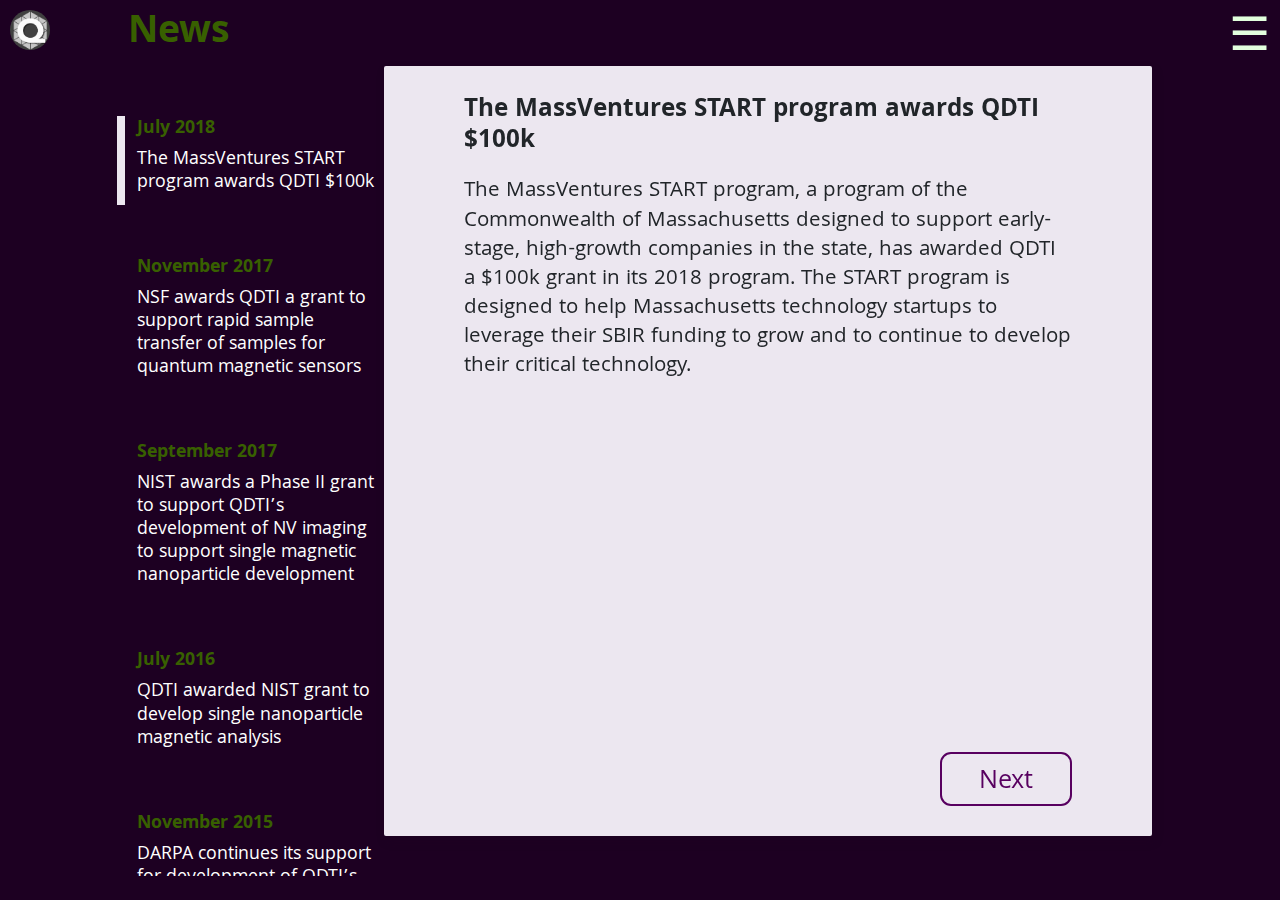
==== commit 0fd85beb: "change technologies sections" ====
--- a/news.html
+++ b/news.html
@@ -8,7 +8,7 @@
 <link href="css/news.css" rel="stylesheet" type="text/css">
 <link href="css/main.css" rel="stylesheet" type="text/css">
 <link rel="stylesheet" href="https://stackpath.bootstrapcdn.com/bootstrap/4.3.1/css/bootstrap.min.css" integrity="sha384-ggOyR0iXCbMQv3Xipma34MD+dH/1fQ784/j6cY/iJTQUOhcWr7x9JvoRxT2MZw1T" crossorigin="anonymous">
-
+<link rel="stylesheet" href="https://unpkg.com/aos@next/dist/aos.css" />
 <link rel="stylesheet" href="https://use.fontawesome.com/releases/v5.8.2/css/all.css" integrity="sha384-oS3vJWv+0UjzBfQzYUhtDYW+Pj2yciDJxpsK1OYPAYjqT085Qq/1cq5FLXAZQ7Ay" crossorigin="anonymous">
 <title>News</title>
 </head>
@@ -27,7 +27,7 @@
 				<li class="nav-item"><a href="index.html#contact" class="navbar-link nav-link">Contact</a></li>
 			<hr>
 				<li class="nav-item"><a href="news.html" class="navbar-link nav-link"><span class="selected">News</span></a></li>
-				<li class="nav-item"><a href="publications.html" class="navbar-link nav-link">Publications</a></li>
+				<li class="nav-item"><a href="#" class="navbar-link nav-link">Publications</a></li>
 			</ul>
 		</nav>
 	</div>
@@ -39,7 +39,7 @@
 	</div>
 
 		<div id="news-main">
-			<div id="side-list">
+			<div id="side-list" data-aos="fade-right" data-aos-duration="1000">
 				<ul id="news-list">
 					<li id="news0" class="selected-news-item">
 						<h3 class="news-subheader">July 2018</h3>
@@ -68,9 +68,9 @@
 					</li>
 				</ul>
 			</div>
-			<div id="expanded-view">
+			<div id="expanded-view" data-aos="fade-left" data-aos-duration="1000">
 				<div id="expanded-view-inner">
-					<div>
+					<div >
 						<p id="expanded-view-header">The MassVentures START program awards QDTI $100k</p>
 						<p id="expanded-view-body">The MassVentures START program, a program of the Commonwealth of Massachusetts designed to support early-stage, high-growth companies in the state, has awarded QDTI a $100k grant in its 2018 program. The START program is designed to help Massachusetts technology startups to leverage their SBIR funding to grow and to continue to develop their critical technology.</p>
 					</div>
@@ -81,6 +81,7 @@
 
 
 </section>
+<script src="https://unpkg.com/aos@next/dist/aos.js"></script>
 <script src="https://code.jquery.com/jquery-3.3.1.slim.min.js" integrity="sha384-q8i/X+965DzO0rT7abK41JStQIAqVgRVzpbzo5smXKp4YfRvH+8abtTE1Pi6jizo" crossorigin="anonymous"></script>
 <script src="https://ajax.googleapis.com/ajax/libs/jquery/1.11.1/jquery.min.js"></script>
 <script src="https://cdnjs.cloudflare.com/ajax/libs/popper.js/1.14.7/umd/popper.min.js" integrity="sha384-UO2eT0CpHqdSJQ6hJty5KVphtPhzWj9WO1clHTMGa3JDZwrnQq4sF86dIHNDz0W1" crossorigin="anonymous"></script>
--- a/css/main.css
+++ b/css/main.css
@@ -4,18 +4,15 @@
 	min-height: 100vh;
 	min-width: 100vw;
 }
+* {
+  box-sizing: border-box;
+}
 .row {
 	padding:0!important;
 	margin:0!important;
 }
 /* Navigation */
-hr {
-	width: 100px;
-	height:1px;
-	color: #818181;
-	background-color: #818181;
-	margin-left:10px;
-}
+
 .navbar-dark {
 	background: transparent!important;
 }
@@ -34,7 +31,7 @@
 .sidebar a {
 	padding: 20px 8px 20px 32px;
 	text-decoration: none;
-	font-size: 25px;
+	font-size: 18px;
 	color: #818181;
 	display: block;
 	transition: 0.3s;
@@ -108,113 +105,122 @@
 #about {
 	background-repeat: no-repeat;
 	background-size: cover;
+	background-attachment: fixed;
 	font-family: 'Roboto', sans-serif;
 	color: #FFFFFF;
 	padding: 15% 36% 50px 15%;
-	background-color: #140021;
-	line-height: 2;
+	background-color: black;
+	line-height: 1.5;
 }
 .tagline {
 	margin-top: 20px;
-	font-size: 1.4em;
-}
-/* Technologies Section */
-.technologies-more {
-	display: none;
-	font-size: 0.8em;
-	padding: auto;
-	flex-direction: row;
+	font-size: 1.2em;
+}
+/* Quantum Sensor Technology */
+
+#quantum-technology {
+	position: relative;
+}
+#quantum-technology:before {
+	background-repeat: no-repeat;
+	background-size:contain;
+	background-position: right;
+	opacity: 0.5;
+	background-image: url('../images/diamond-background.png');
+	content: "";
+	display: block;
+	position: absolute;
+	top: 0;
+	left: 0;
+	width: 100%;
+	height: 100%;
+	z-index: -2;
+}
+#quantum-sensor-container {
+	color: #20002C;
+	background:rgba(255,255,255,0.5);
+	padding: 20px;
+	margin-right: 10%;
+}
+#quantum-sensor-container h2 {
+	padding-bottom: 20px;
+}
+#assay-technology-background {
+	-webkit-transition: height 1s;
+  transition: height 1s;
+	background: rgb(56, 96, 0);
+	height: 40vh;
+	background-image: url('../images/rainbow-plate2.png');
+	background-repeat: no-repeat;
+	background-size: cover;
+	background-position: center center;
+	color: white;
+	display: flex;
+	align-items: flex-end;
+}
+#assay-container {
+	height: 60vh;
+	padding-top: 30px;
+	padding-right:35%;
+}
+#assay-technology-background div {
+	padding-left: 10%;
+	padding-bottom: 20px;
+}
+#quantum-container-outer {
+	height: 100vh;
 	align-items: center;
-	height: 100vh;
-	padding: 0 100px;
-}
-.technologies-more .card .card-body {
-	margin: 15px;
-}
-.technologies-more .card .card-body a {
-	text-align: right;
-	cursor: pointer;
-}
-
-#default-technologies {
+}
+
+.technology-container {
+	font-family: 'Roboto', sans-serif;
+	position: relative;
+	height: 100%;
+	padding-left: 10%;
+	padding-right:35%;
 	display:flex;
-	align-items: center;
-	height:100vh;
-}
-#technologies {
-	background: gray;
-	padding:0 14%;
+	justify-content: center;
+	font-size: 1.3em;
+}
+
+.more-technology {
+	color:  rgb(56, 96, 0);
 	font-family: 'Roboto', sans-serif;
-	background-size: cover;
-}
-#sensor-tech-card {
-	box-shadow: 0 4px 8px 0 rgba(0, 0, 0, 0.2);
-	padding: 20px;
-	height: 70vh;
-	margin: 0 50px;
-
-}
-#magnetic-imaging-card {
-	box-shadow: 0 4px 8px 0 rgba(0, 0, 0, 0.2);
-	padding: 20px;
-	height: 70vh;
-	margin: 0 50px;
-}
-.card-body {
-	font-size: 1.6em;
-}
-.card-title {
-	font-size: 1.8em;
-	letter-spacing: -0.09em;
-	white-space: nowrap;
-}
-.card-body .btn {
-	background: #580060;
-	color: white;
-	margin: 0 30%;
-	white-space: nowrap;
-	height: 55px;
-	min-width: 160px;
-	text-align: center;
-	line-height: 50px;
-	font-size: 1em;
-}
-.card-body .btn:hover {
-	background: #2e0033;
-	color: white;
-}
+	font-weight: 700;
+	cursor:pointer;
+}
+
 /* benefits */
+.benefits-text {
+		padding: 40px 120px;
+		text-align: center;
+		font-size: 1.1em;
+		color: white;
+		background: rgba(32, 0, 44,0.7);
+}
+.more {
+	color:   #580060;
+	font-family: 'Roboto', sans-serif;
+	font-weight: 700;
+}
 #more-benefits-text {
 	display: none;
-
-}
-#benefits hr {
-	width:100%;
-	display: none;
-}
+}
+
 #benefits {
-	padding: 6% 10% 0 6%;
 	font-family: 'Roboto', sans-serif;
 	background: white;
 	background-size: 100vw 100vh;
 	font-weight: normal;
 }
-.text-row {
-	text-align: justify;
-	line-height: 25px;
-	margin-left: 10%;
-	margin-right: 8%;
-	font-size: 1.5em;
-	line-height: 1.4em;
+.benefits-list {
+	margin: 0 5% 10% 0;
+}
+.benefits-list li {
 	font-family: 'Roboto', sans-serif;
-}
-.benefits-list {
-	margin: 10% 5% 10% 0;
-}
-.benefits-list li {
 	list-style: none;
-	padding: 1em 0;
-	font-size: 1.5em;
+	padding: 15px 0;
+	font-size: 1.7em;
 	text-align: right;
 	cursor: pointer;
 }
@@ -222,26 +228,36 @@
 	width: 35px;
 }
 .header {
-	margin-left: 10%;
-	color: rgb(56, 96, 0);
 	font-weight: bold;
-}
-.more {
-	color: #580060;
-	font-weight: 700;
-	cursor: pointer;
-}
-.benefits_container {
-	margin: 5%;
+	padding-bottom: 10px;
+	padding-top: 0px;
+	white-space: nowrap;
+	color: #20002C;
+	font-size: 2.5em;
+	text-align: center;
+}
+.benefits-header-container {
+	display: flex;
+	align-items: flex-end;
+	height: 50vh;
+}
+#benefits-background {
+	height: 50vh;
+	background-image: url('../images/benefits-background.png');
+	background-repeat: no-repeat;
+	background-size: cover;
+}
+.text-column-outer {
+	position:relative;
 }
 .text-column {
 	text-align: left;
 	line-height: 1.5em;
-	margin: 15% 15% 10% 1%;
 	text-indent: 0px;
-	font-size: 2.2em;
-	border-left: 10px solid rgba(56, 96, 0, 0.7);
-	padding-left: 15px;
+	font-size: 1.5em;
+	margin-top: 20px;
+	padding: 0 35% 0 15px;
+  border-left: 7px solid   #580060;
 }
 
 .text-column-small {
@@ -278,13 +294,16 @@
 	padding-top: 3%;
 }
 .team-subheader h3 {
-	color: rgb(56, 96, 0);
+	color: rgba(255, 255, 255,0.4);
 	padding-left: 10px;
 	padding-right: 10px;
 	width: wrap;
+	text-transform:uppercase;
+
 }
 .team-subheader {
 	padding-top:30px;
+	padding-bottom:30px;
 	position:relative;
 	display:inline-block;
 }
@@ -431,9 +450,6 @@
 /* Mobile landscape*/
 @media (max-height: 374px) {
 
-	hr {
-		margin: 20px 0!important;
-	}
 	/* team */
 	.team-name {
 		font-size: 0.9em!important;
@@ -458,9 +474,7 @@
 		font-size: 1.2em;
 	}
 	/* benefits */
-	.text-row {
-		font-size: 0.8em!important;
-	}
+
 	.header {
 		margin: 0;
 		padding-top: 10px!important;
@@ -541,12 +555,7 @@
 		height: 70px!important;
 	}
 	/* benefits */
-	.text-row {
-		font-size: 1em!important;
-	}
-	hr {
-		margin: 20px 0!important;
-	}
+
 	.header {
 		margin: 0;
 		padding-top: 10px!important;
@@ -655,22 +664,9 @@
 	.tagline {
 		font-size: 1em;
 	}
-	/* technologies */
-	#technologies {
-		display:none;
-	}
 
 	/* benefits */
 
-	.text-row {
-		margin-left: 4%;
-		margin-right: 4%;
-		font-size: 1em;
-		line-height: 1.3;
-		text-align: left;
-		font-weight: 400;
-		font-family: 'Roboto', sans-serif;
-	}
 	.header {
 		margin: 0;
 		padding-top: 30px;
@@ -794,7 +790,26 @@
 }
 /* Mobile Iphone 6/7/8 X */
 @media (min-width: 321px) and (max-width: 375px) {
-
+	/* magnetic asssay technology */
+#assay-text {
+	font-size: 0.7em;
+}
+#assay-container {
+	padding-right:20px;
+	padding-left: 20px;
+}
+.more-technology {
+	font-size: 0.8em;
+}
+/* quantum sensor technology */
+#quantum-container-outer {
+	padding-right: 10px;
+	padding-left: 10px;
+	font-size: 1em;
+}
+#quantum-technology:before {
+	left: 0;
+}
 		/* navigation */
 		.sidebar a {
 			padding: 10px 8px 15px 32px;
@@ -824,21 +839,10 @@
 		.tagline {
 			font-size: 1.2em;
 		}
-		/* technologies */
-		#technologies {
-			display:none;
-		}
+
 
 		/* benefits */
-		.text-row {
-			margin-left: 4%;
-			margin-right: 4%;
-			font-size: 1em;
-			line-height: 1.3;
-			text-align: left;
-			font-weight: 400;
-			font-family: 'Roboto', sans-serif;
-		}
+
 		.header {
 			margin: 0;
 			padding: 10px 0 10px 4%;
@@ -958,6 +962,27 @@
 		}
 }
 @media (min-width: 376px)and (max-width: 499px)  {
+
+	/* magnetic asssay technology */
+#assay-text {
+	font-size: 0.7em;
+}
+#assay-container {
+	padding-right:20px;
+	padding-left: 20px;
+}
+.more-technology {
+	font-size: 0.8em;
+}
+/* quantum sensor technology */
+#quantum-container-outer {
+	padding-right: 10px;
+	padding-left: 10px;
+	font-size: 1em;
+}
+#quantum-technology:before {
+	left: 0;
+}
 	/* navigation */
 	.sidebar a {
 		padding: 10px 8px 15px 32px;
@@ -983,26 +1008,15 @@
 	#about {
 		background-position: center;
 		padding: 0 4% 1px 4%;
-		line-height: 1.9;
+		line-height: 1.4;
+		font-size: 0.9em;
 	}
 	.tagline {
 		font-size: 1.3em;
 	}
-	/* technologies */
-	#technologies {
-		display:none;
-	}
 
 	/* benefits */
-	.text-row {
-		margin-left: 4%;
-		margin-right: 4%;
-		font-size: 1em;
-		line-height: 1.3;
-		text-align: left;
-		font-weight: 400;
-		font-family: 'Roboto', sans-serif;
-	}
+
 	.header {
 		margin: 0;
 		padding: 10px 0 10px 4%;
@@ -1015,8 +1029,8 @@
 	}
 	.benefits-list li {
 		padding: 15px 0;
-		font-size: 1.1em;
-		text-align: right;
+		font-size: 1em;
+		text-align: left;
 		margin: 0;
 	}
 	.benefits-list li img {
@@ -1034,7 +1048,7 @@
 	}
 	.text-column-small {
 		display: block;
-		text-align: right;
+		text-align: left;
 		font-size: 1em;
 	}
 	/* team */
@@ -1122,6 +1136,26 @@
 
 /* Tablets */
 @media (min-width: 500px) and (max-width: 1023px) {
+	/* magnetic asssay technology */
+#assay-text {
+	font-size: 0.8em;
+}
+#assay-container {
+	padding-right:20px;
+	padding-left: 20px;
+}
+.more-technology {
+	font-size: 0.8em;
+}
+/* quantum sensor technology */
+#quantum-container-outer {
+	padding-right: 10px;
+	padding-left: 10px;
+	font-size: 1em;
+}
+#quantum-technology:before {
+	left: 0;
+}
 	/* publications and news */
 	.news-preview-item {
 		width:100%;
@@ -1149,38 +1183,132 @@
 			left: 0;
 	}
 
-	/* technologies */
-	.technologies-more {
-		font-size: 0.7em;
-		padding: 50px;
-		height: auto;
-	}
-	.card-title {
+	/* contact us */
+	.contact-container {
+		flex-direction: column-reverse;
+		align-items: flex-start;
+		padding-left:12%;
+	}
+	.contact-info-container {
+		justify-content: flex-start;
+		padding:0;
+	}
+	#map {
+		height: 350px;
+		width: 500px;
+	}
+
+	/* Benefits */
+	#benefits {
+		padding: 0;
+		margin:0;
+	}
+	.benefits-text {
+		font-size: 0.8em;
+	}
+	.benefits-list {
+		padding:0;
+		margin:0 4%;
+	}
+	.benefits-list-outer {
+		padding:0!important;
+	}
+
+	.text-column {
+		display: none;
+	}
+	.text-column-small {
+		display: block;
+		text-align: left;
+		font-size: 0.8em;
+	}
+	.benefits-list li {
+		padding: 0 0 20px 0;
+		font-size: 1.4em;
+		text-align: left;
 		white-space: normal;
 	}
-	#sensor-tech-card {
-		padding: 0px;
-		margin: 50px 65px;
-		height:auto;
-	}
-	#magnetic-imaging-card {
-		padding: 0px;
-		margin: 50px 65px;
-		height:auto;
-	}
-	.card-body {
-		font-size: 1.5em;
-	}
-
-	#technologies {
-		padding: 0 0.5%;
-	}
-	#default-technologies {
-		height:auto;
-	}
-	.card-body .btn {
-		margin: 0 auto;
-	}
+	.header {
+		margin-left: 0px;
+		padding-left: 15px;
+		padding-bottom:10px;
+	}
+  /* About */
+	#about {
+		padding: 0 20% 1px 10%;
+	}
+	.about-header {
+		font-size: 2.5em;
+		white-space: normal;
+		padding-top: 23%;
+	}
+	.tagline {
+		font-size: 1em;
+	}
+	/* team */
+	.team-header {
+		padding-top: 70px;
+		margin:0;
+	}
+	.team-subheader {
+		padding-bottom: 20px;
+	}
+	.team-name {
+		font-size: 1em;
+	}
+	.team-text {
+		font-size: 0.9em;
+	}
+	.member-img {
+		width: 130px;
+		height:130px;
+	}
+	#team {
+		padding:0 4%;
+	}
+
+}
+/* Ipad Pro */
+@media (min-width: 1024px) and (max-width: 1100px) {
+	#quantum-container-outer {
+		padding-right: 50px;
+		padding-left: 110px;
+		font-size: 1em;
+	}
+		/* magnetic asssay technology */
+	#assay-text {
+		font-size: 0.9em;
+	}
+	#assay-container {
+		padding-right: 30px;
+		padding-left: 30px;
+	}
+	/* news */
+	.news-preview-item {
+		width:100%;
+		margin-bottom: 5px;
+		height: 20%;
+		font-size: 1.4em;
+
+	}
+
+	#news-preview {
+		flex-direction: column;
+	}
+	.news-preview-item img {
+		display: none;
+	}
+	.news-preview-item h3 {
+		top: 0;
+		position:relative;
+		left: 0;
+		transform: rotate(0deg);
+	}
+	#news-date {
+			top: 0;
+			left: 0;
+	}
+
 	/* contact us */
 	.contact-container {
 		flex-direction: column-reverse;
@@ -1199,23 +1327,13 @@
 	/* Benefits */
 	#benefits {
 		padding: 0;
+	}
+	.benefits-list {
 		margin:0;
-	}
-	#benefits hr {
-		margin: 20px 4%;
-		display: block;
-	}
-	.benefits-list {
-		padding:0;
-		margin:0 4%;
-	}
-	.benefits-list-outer {
-		padding:0!important;
-	}
-	.text-row {
-		font-size: 1.4em;
-		text-align: left;
-		margin: 0 4%;
+		padding-top: 40px;
+	}
+	.benefits-text {
+		font-size: 0.8em;
 	}
 	.text-column {
 		display: none;
@@ -1226,57 +1344,71 @@
 		font-size: 0.9em;
 	}
 	.benefits-list li {
-		padding: 0 0 20px 0;
-		font-size: 1.6em;
+		padding: 15px 0;
+		font-size: 1.4em;
 		text-align: left;
 		white-space: normal;
 	}
 	.header {
-		margin:0;
-		padding: 100px 0 0 4%;
-	}
-  /* About */
+		margin-left: 10px;
+		padding-top: 70px;
+		padding-bottom: 10px;
+	}
+	/* About */
 	#about {
 		padding: 0 20% 1px 10%;
 	}
 	.about-header {
 		font-size: 2.7em;
 		white-space: normal;
-		padding-top: 23%;
+		padding-top: 25%;
+	}
+	.tagline {
+		font-size: 1.7em;
 	}
 	/* team */
+	#team {
+		padding-top:0;
+	}
 	.team-header {
 		padding-top: 70px;
-		margin:0;
 	}
 	.team-subheader {
 		padding-bottom: 20px;
 	}
 	.team-name {
+		font-size: 1.2em;
+	}
+	.team-text {
 		font-size: 1em;
 	}
-	.team-text {
+	.member-img {
+		width: 150px;
+		height:150px;
+	}
+}
+/* Small Desktops */
+@media (min-width: 1101px) and (max-width: 1199px) {
+	#quantum-container-outer {
+		padding-right: 50px;
+		padding-left: 110px;
+	}
+	#quantum-container-outer {
+		font-size: 1em;
+	}
+	/* magnetic asssay technology */
+	#assay-text {
 		font-size: 0.9em;
 	}
-	.member-img {
-		width: 130px;
-		height:130px;
-	}
-	#team {
-		padding:0 4%;
-	}
-
-}
-/* Ipad Pro */
-@media (min-width: 1024px) and (max-width: 1100px) {
+	#assay-container {
+		padding-right: 30%;
+	}
+	/* publications and news */
 	.news-preview-item {
 		width:100%;
-		margin-bottom: 5px;
-		height: 20%;
-		font-size: 1.4em;
-
-	}
-
+		margin-bottom: 10px;
+		height:auto;
+	}
 	#news-preview {
 		flex-direction: column;
 	}
@@ -1293,144 +1425,6 @@
 			top: 0;
 			left: 0;
 	}
-	/* technologies */
-	.technologies-more {
-		font-size: 0.7em;
-		padding: 50px;
-		height: auto;
-	}
-	.card-title {
-		white-space: normal;
-	}
-	#sensor-tech-card {
-		padding: 0px;
-		margin: 50px 65px;
-		height:auto;
-	}
-	#magnetic-imaging-card {
-		padding: 0px;
-		margin: 50px 65px;
-		height:auto;
-	}
-	.card-body {
-		font-size: 1.5em;
-	}
-
-	#technologies {
-		padding: 0 0.5%;
-	}
-	#default-technologies {
-		height:auto;
-	}
-	.card-body .btn {
-		margin: 0 auto;
-	}
-	/* contact us */
-	.contact-container {
-		flex-direction: column-reverse;
-		align-items: flex-start;
-		padding-left:15%;
-	}
-	.contact-info-container {
-		justify-content: flex-start;
-		padding:0;
-	}
-	#map {
-		height: 350px;
-		width: 500px;
-	}
-
-	/* Benefits */
-	#benefits {
-		padding: 0;
-	}
-	.benefits-list {
-		margin:0;
-		padding-top: 40px;
-	}
-	.text-row {
-		font-size: 1.4em;
-		text-align: left;
-		margin:0 5%;
-	}
-	.text-column {
-		display: none;
-	}
-	.text-column-small {
-		display: block;
-		text-align: left;
-		font-size: 1em;
-	}
-	.benefits-list li {
-		padding: 15px 0;
-		font-size: 1.6em;
-		text-align: left;
-		white-space: normal;
-	}
-	.header {
-		margin-left: 5%;
-		padding-top: 70px;
-	}
-	/* About */
-	#about {
-		padding: 0 20% 1px 10%;
-	}
-	.about-header {
-		font-size: 2.7em;
-		white-space: normal;
-		padding-top: 25%;
-	}
-	.tagline {
-		font-size: 1.7em;
-	}
-	/* team */
-	#team {
-		padding-top:0;
-	}
-	.team-header {
-		padding-top: 70px;
-	}
-	.team-subheader {
-		padding-bottom: 20px;
-	}
-	.team-name {
-		font-size: 1.2em;
-	}
-	.team-text {
-		font-size: 1em;
-	}
-	.member-img {
-		width: 150px;
-		height:150px;
-	}
-}
-/* Small Desktops */
-@media (min-width: 1101px) and (max-width: 1199px) {
-	/* publications and news */
-	.news-preview-item {
-		width:100%;
-		margin-bottom: 10px;
-		height:auto;
-
-	}
-
-	#news-preview {
-		flex-direction: column;
-
-	}
-	.news-preview-item img {
-		display: none;
-	}
-	.news-preview-item h3 {
-		top: 0;
-		position:relative;
-		left: 0;
-		transform: rotate(0deg);
-	}
-	#news-date {
-			top: 0;
-			left: 0;
-	}
 	/* contact us */
 	.contact-container {
 		flex-direction: column-reverse;
@@ -1442,37 +1436,19 @@
 		justify-content: flex-start;
 		padding:0;
 	}
-	/* technologies */
-	.technologies-more {
-		font-size: 0.7em;
-	}
-	#sensor-tech-card {
-		padding: 20px;
-		margin: 50px 200px;
-	}
-	#magnetic-imaging-card {
-		padding: 20px;
-		margin: 50px 200px;
-	}
-	.card-body {
-		font-size: 1.8em;
-	}
-	#technologies {
-		padding: 0 1%;
-	}
-	#default-technologies {
-		height:auto;
-	}
-	.card-body .btn {
-		margin: 0 25%;
-	}
+	#map {
+		width: 450px;
+		height: 300px;
+	}
+
 	/* benefits */
 	.benefits_container {
 		margin: 2%;
 	}
-	.text-row {
-		font-size: 1.1em;
-	}
+	.benefits-text {
+		font-size: 0.8em;
+	}
+
 	.text-column {
 		display: none;
 	}
@@ -1491,6 +1467,10 @@
 	.benefits-list li img {
 		width: 25px;
 	}
+	.header {
+		margin-left: 10px;
+		padding-bottom: 10px;
+	}
 	/* About */
 	#about {
 		padding: 20% 20% 50px 15%;
@@ -1517,6 +1497,13 @@
 }
 /* Bigger Desktops */
 @media (min-width: 1200px) and (max-width: 1450px) {
+	/* magnetic asssay technology */
+	#assay-text {
+		font-size: 0.9em;
+	}
+	#quantum-container-outer {
+		font-size: 1em;
+	}
 	/* publications and news */
 	.news-preview-item {
 		height: 43%;
@@ -1524,34 +1511,20 @@
 		line-height: 1.30;
 
 	}
-	/*technologies */
-	.technologies-more {
-		font-size: 0.7em;
-	}
-	#sensor-tech-card {
-		padding: 5px 10px;
-		margin: 0 20px;
-	}
-	#magnetic-imaging-card {
-		padding: 5px 10px;
-		margin: 0 20px;
-	}
-	.sensor-tech-card {
-		font-size: 0.75em;
-	}
-	.magnetic-imaging-card {
-		font-size: 0.75em;
-	}
-	#technologies {
-		padding: 0 5%;
-	}
-	.card-title {
-		white-space: normal;
-	}
+
 	/* Benefits */
+	.benefits-list {
+		padding-left: 0;
+		padding-right: 0;
+		margin-right: 0;
+	}
+	.benefits-text {
+		font-size: 1em;
+	}
+
 	.benefits-list li {
-		padding: 1em 0;
-		font-size: 1.5em;
+		padding: 20px 0;
+		font-size: 1.3em;
 	}
 	.text-row {
 		font-size: 1.1em;
@@ -1572,15 +1545,9 @@
 		font-size: 1.35em;
 		line-height: 1.35;
 	}
-	/* Technologies */
-	#technologies {
-		padding:0 6%;
-	}
-	#sensor-tech-card {
-		padding: 20px 10px;
-	}
-	#magnetic-imaging-card {
-		padding: 20px 10px;
+	.benefits-list li {
+		padding: 20px 0;
+		font-size: 1.4em;
 	}
 
 }
